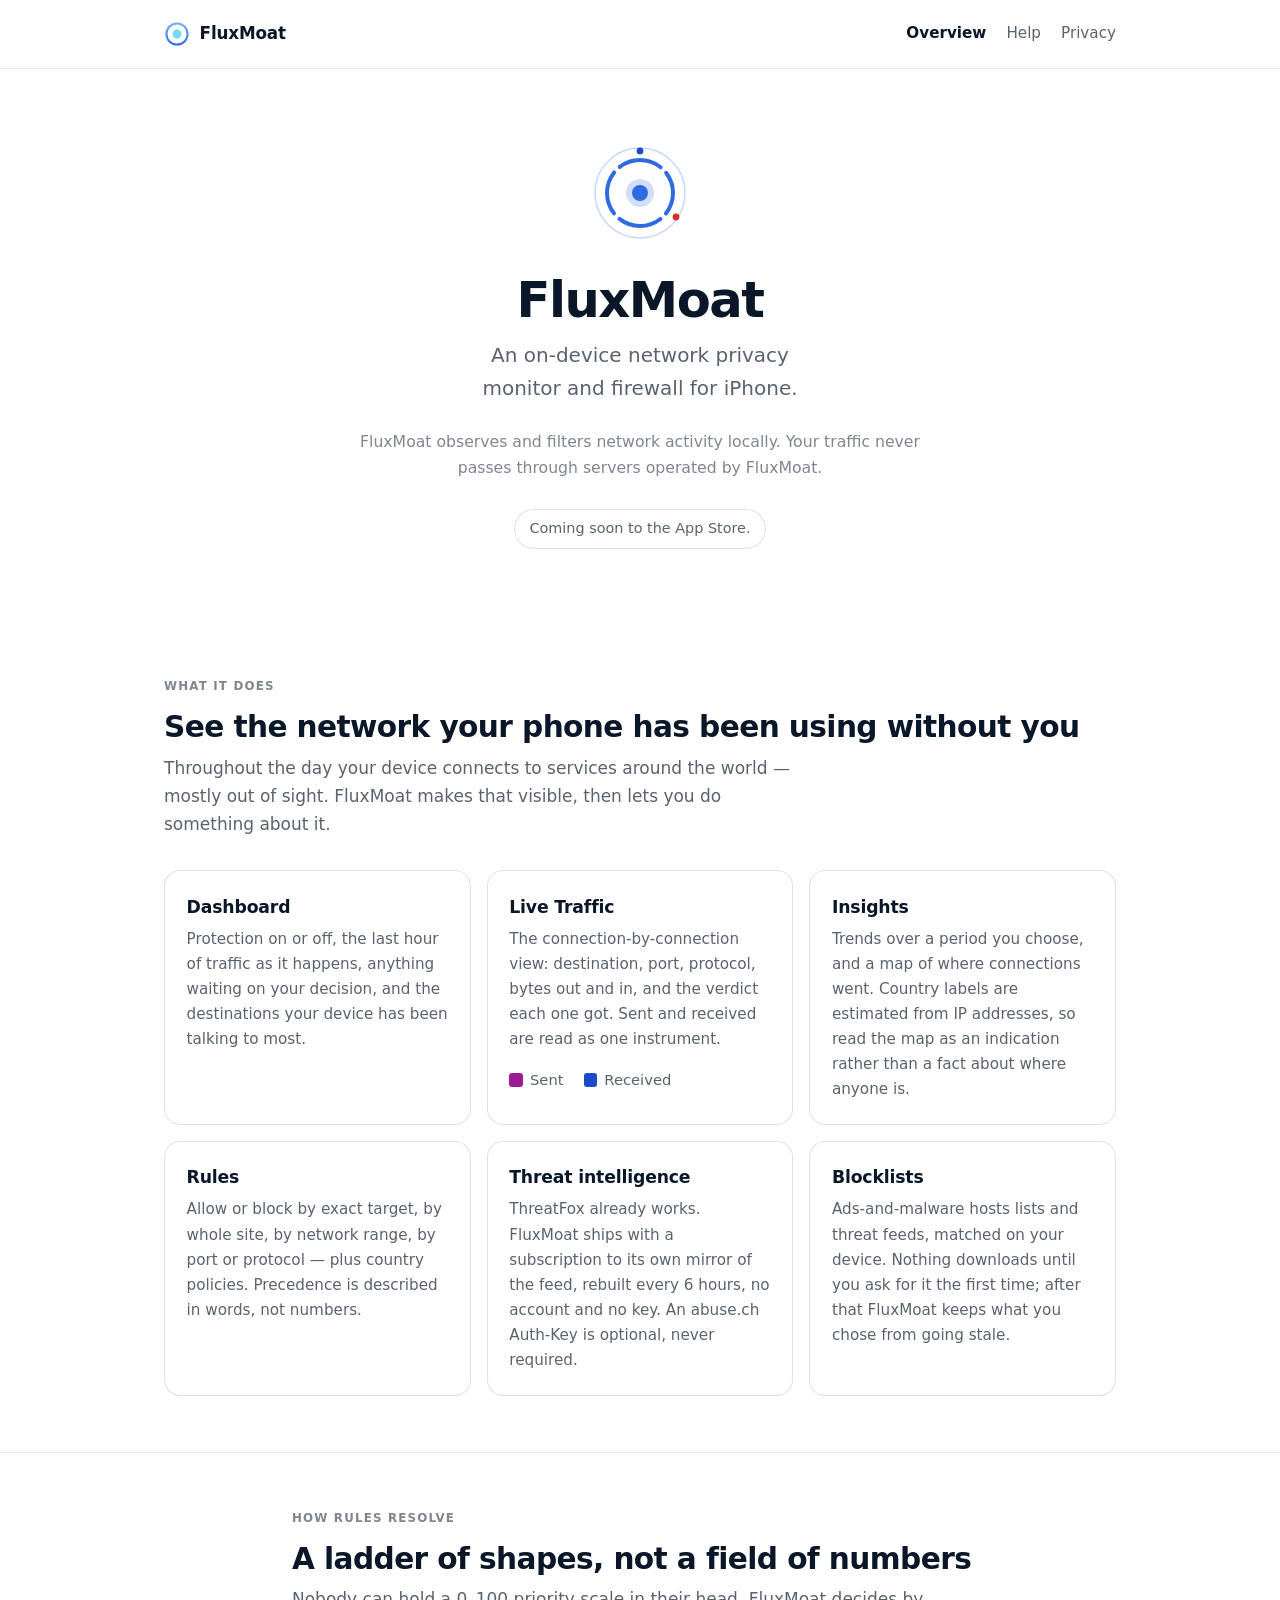
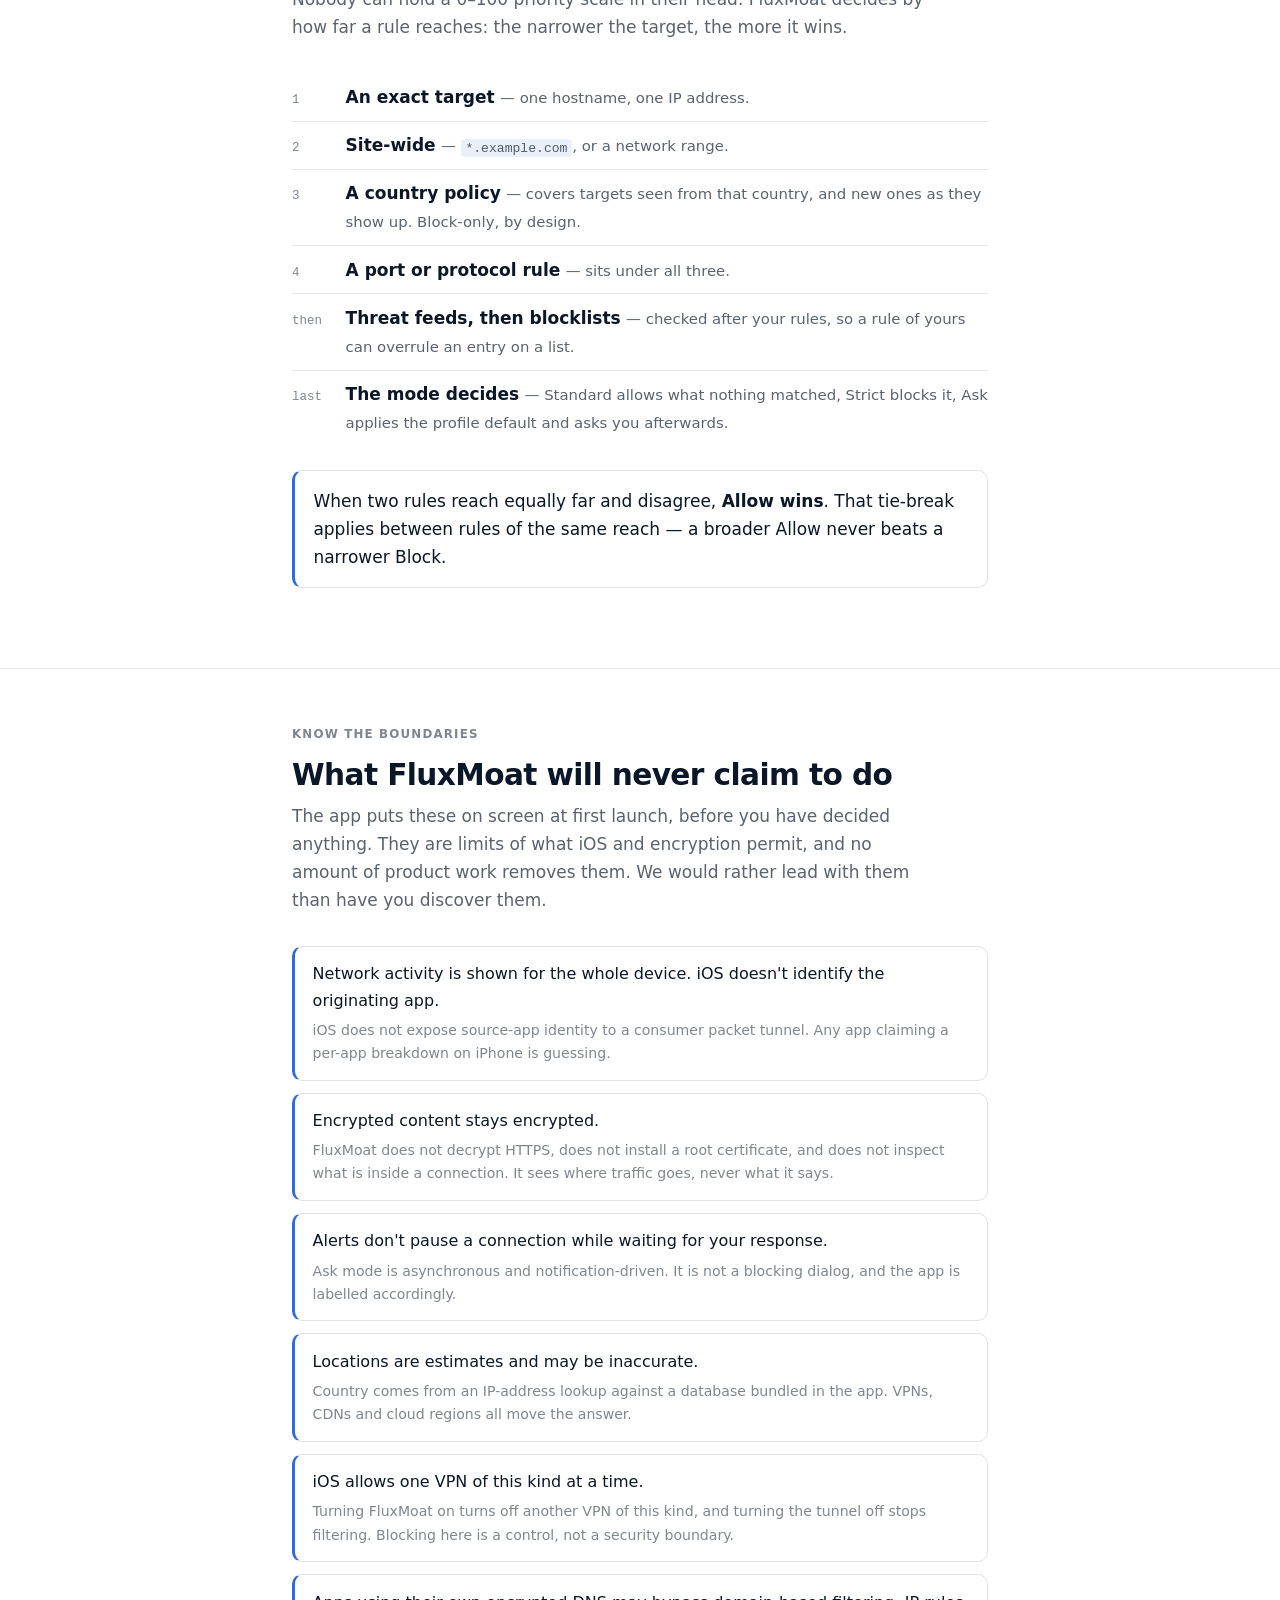
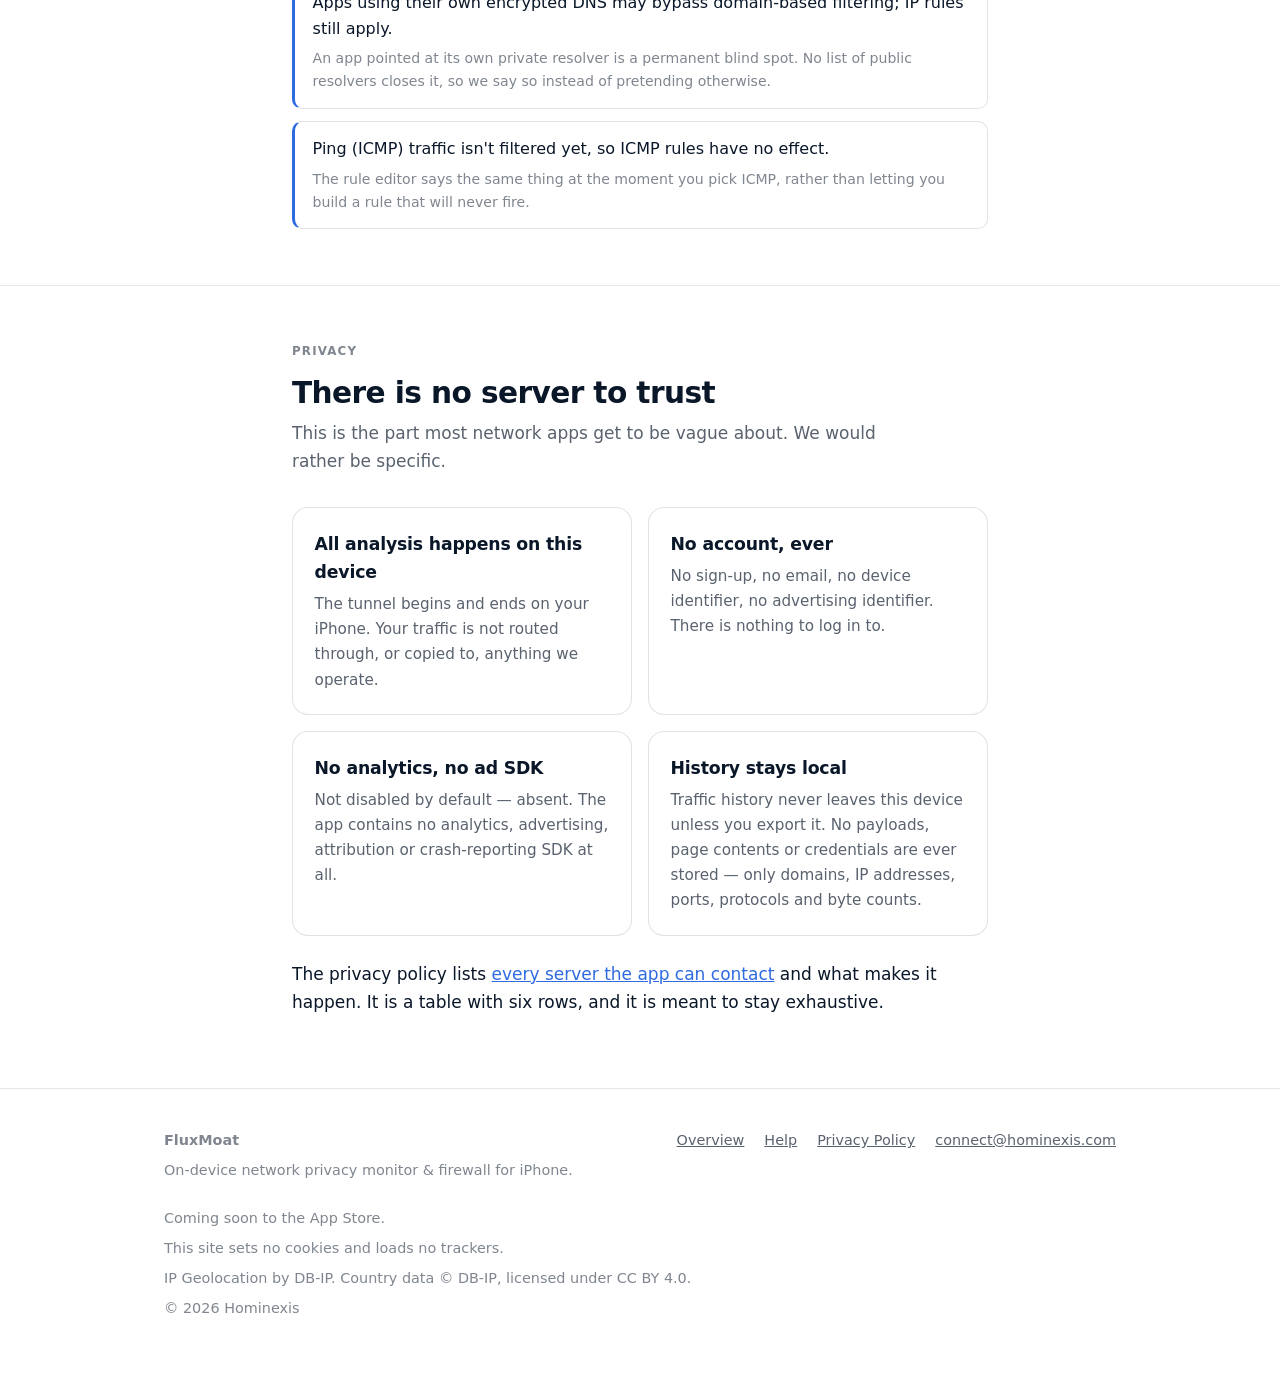
==== index.html @ db607849 "建站：首页、隐私政策、帮助页 纯静态四页加一份共享 CSS，颜色直接照搬 App 的 DesignSystem，红只留给 blocked、威胁用紫罗兰、收发用粉紫和蓝。  隐私政策按代码实况写的，端点" ====
<!doctype html>
<html lang="en">
<head>
<meta charset="utf-8">
<meta name="viewport" content="width=device-width, initial-scale=1">
<title>FluxMoat — on-device network privacy monitor &amp; firewall for iPhone</title>
<meta name="description" content="FluxMoat observes and filters network activity locally on your iPhone. Your traffic never passes through servers operated by FluxMoat. No accounts, no analytics, no data collection.">
<link rel="stylesheet" href="assets/site.css">
<link rel="icon" href="data:image/svg+xml,%3Csvg xmlns='http://www.w3.org/2000/svg' viewBox='0 0 32 32'%3E%3Ccircle cx='16' cy='16' r='13' fill='none' stroke='%232E6BE0' stroke-width='3'/%3E%3Ccircle cx='16' cy='16' r='5.5' fill='%2373D9FF'/%3E%3C/svg%3E">
</head>
<body>

<a class="skip" href="#main">Skip to content</a>

<header class="site-head">
  <div class="wrap-wide">
    <a class="brand" href="index.html">
      <svg width="26" height="26" viewBox="0 0 32 32" aria-hidden="true">
        <defs>
          <linearGradient id="hg" x1="0" y1="0" x2="0" y2="1">
            <stop offset="0" stop-color="#73ADFA"/><stop offset="1" stop-color="#2E6BE0"/>
          </linearGradient>
        </defs>
        <circle cx="16" cy="16" r="13" fill="none" stroke="url(#hg)" stroke-width="2.5"/>
        <circle cx="16" cy="16" r="5.5" fill="#73D9FF"/>
      </svg>
      FluxMoat
    </a>
    <nav class="nav">
      <a href="index.html" aria-current="page">Overview</a>
      <a href="help.html">Help</a>
      <a href="privacy.html">Privacy</a>
    </nav>
  </div>
</header>

<main id="main">

  <!-- ---------------- hero ---------------- -->
  <div class="hero">
    <div class="wrap">
      <svg class="mark" width="104" height="104" viewBox="0 0 104 104" role="img" aria-label="FluxMoat">
        <title>FluxMoat</title>
        <!-- the outer bank -->
        <circle cx="52" cy="52" r="45" fill="none" stroke="var(--accent)" stroke-width="1.5" opacity=".26"/>
        <!-- the moat: a ring with four causeways -->
        <circle cx="52" cy="52" r="33" fill="none" stroke="var(--accent)" stroke-width="4"
                stroke-dasharray="44 7.83" stroke-dashoffset="22" stroke-linecap="round"/>
        <!-- what the moat is around: this device -->
        <circle cx="52" cy="52" r="14" fill="var(--accent)" opacity=".22"/>
        <circle cx="52" cy="52" r="8" fill="var(--accent)"/>
        <!-- traffic that got through, and traffic that did not -->
        <circle cx="52" cy="10" r="3.4" fill="var(--received)"/>
        <circle cx="88" cy="76" r="3.4" fill="var(--blocked)"/>
      </svg>

      <h1>FluxMoat</h1>
      <p class="tagline">An on-device network privacy monitor and firewall for iPhone.</p>
      <p class="sub">FluxMoat observes and filters network activity locally. Your traffic never
      passes through servers operated by FluxMoat.</p>
      <p><span class="soon">Coming soon to the App Store.</span></p>
    </div>
  </div>

  <!-- ---------------- features ---------------- -->
  <section>
    <div class="wrap-wide">
      <p class="eyebrow">What it does</p>
      <h2>See the network your phone has been using without you</h2>
      <p class="lede">Throughout the day your device connects to services around the world —
      mostly out of sight. FluxMoat makes that visible, then lets you do something about it.</p>

      <ul class="cards">
        <li class="card">
          <h3>Dashboard</h3>
          <p>Protection on or off, the last hour of traffic as it happens, anything waiting on
          your decision, and the destinations your device has been talking to most.</p>
        </li>
        <li class="card">
          <h3>Live Traffic</h3>
          <p>The connection-by-connection view: destination, port, protocol, bytes out and in,
          and the verdict each one got. Sent and received are read as one instrument.</p>
          <ul class="legend">
            <li><span class="swatch sw-sent"></span>Sent</li>
            <li><span class="swatch sw-received"></span>Received</li>
          </ul>
        </li>
        <li class="card">
          <h3>Insights</h3>
          <p>Trends over a period you choose, and a map of where connections went. Country
          labels are estimated from IP addresses, so read the map as an indication rather
          than a fact about where anyone is.</p>
        </li>
        <li class="card">
          <h3>Rules</h3>
          <p>Allow or block by exact target, by whole site, by network range, by port or
          protocol — plus country policies. Precedence is described in words, not numbers.</p>
        </li>
        <li class="card">
          <h3>Threat intelligence</h3>
          <p>ThreatFox already works. FluxMoat ships with a subscription to its own mirror of
          the feed, rebuilt every 6 hours, no account and no key. An abuse.ch Auth-Key is
          optional, never required.</p>
        </li>
        <li class="card">
          <h3>Blocklists</h3>
          <p>Ads-and-malware hosts lists and threat feeds, matched on your device. Nothing
          downloads until you ask for it the first time; after that FluxMoat keeps what you
          chose from going stale.</p>
        </li>
      </ul>
    </div>
  </section>

  <!-- ---------------- the ladder ---------------- -->
  <section>
    <div class="wrap">
      <p class="eyebrow">How rules resolve</p>
      <h2>A ladder of shapes, not a field of numbers</h2>
      <p class="lede">Nobody can hold a 0&ndash;100 priority scale in their head. FluxMoat
      decides by how far a rule reaches: the narrower the target, the more it wins.</p>

      <ol class="ladder">
        <li>
          <span class="step">1</span>
          <span><span class="what">An exact target</span>
          <span class="note">— one hostname, one IP address.</span></span>
        </li>
        <li>
          <span class="step">2</span>
          <span><span class="what">Site-wide</span>
          <span class="note">— <code>*.example.com</code>, or a network range.</span></span>
        </li>
        <li>
          <span class="step">3</span>
          <span><span class="what">A country policy</span>
          <span class="note">— covers targets seen from that country, and new ones as they show up. Block-only, by design.</span></span>
        </li>
        <li>
          <span class="step">4</span>
          <span><span class="what">A port or protocol rule</span>
          <span class="note">— sits under all three.</span></span>
        </li>
        <li>
          <span class="step">then</span>
          <span><span class="what">Threat feeds, then blocklists</span>
          <span class="note">— checked after your rules, so a rule of yours can overrule an entry on a list.</span></span>
        </li>
        <li>
          <span class="step">last</span>
          <span><span class="what">The mode decides</span>
          <span class="note">— Standard allows what nothing matched, Strict blocks it, Ask applies the profile default and asks you afterwards.</span></span>
        </li>
      </ol>

      <div class="callout plain">
        <p>When two rules reach equally far and disagree, <strong>Allow wins</strong>. That tie-break
        applies between rules of the same reach — a broader Allow never beats a narrower Block.</p>
      </div>
    </div>
  </section>

  <!-- ---------------- honesty ---------------- -->
  <section>
    <div class="wrap">
      <p class="eyebrow">Know the boundaries</p>
      <h2>What FluxMoat will never claim to do</h2>
      <p class="lede">The app puts these on screen at first launch, before you have decided
      anything. They are limits of what iOS and encryption permit, and no amount of product
      work removes them. We would rather lead with them than have you discover them.</p>

      <ul class="honesty">
        <li>Network activity is shown for the whole device. iOS doesn't identify the originating app.
          <span class="why">iOS does not expose source-app identity to a consumer packet tunnel. Any app claiming a per-app breakdown on iPhone is guessing.</span></li>
        <li>Encrypted content stays encrypted.
          <span class="why">FluxMoat does not decrypt HTTPS, does not install a root certificate, and does not inspect what is inside a connection. It sees where traffic goes, never what it says.</span></li>
        <li>Alerts don't pause a connection while waiting for your response.
          <span class="why">Ask mode is asynchronous and notification-driven. It is not a blocking dialog, and the app is labelled accordingly.</span></li>
        <li>Locations are estimates and may be inaccurate.
          <span class="why">Country comes from an IP-address lookup against a database bundled in the app. VPNs, CDNs and cloud regions all move the answer.</span></li>
        <li>iOS allows one VPN of this kind at a time.
          <span class="why">Turning FluxMoat on turns off another VPN of this kind, and turning the tunnel off stops filtering. Blocking here is a control, not a security boundary.</span></li>
        <li>Apps using their own encrypted DNS may bypass domain-based filtering; IP rules still apply.
          <span class="why">An app pointed at its own private resolver is a permanent blind spot. No list of public resolvers closes it, so we say so instead of pretending otherwise.</span></li>
        <li>Ping (ICMP) traffic isn't filtered yet, so ICMP rules have no effect.
          <span class="why">The rule editor says the same thing at the moment you pick ICMP, rather than letting you build a rule that will never fire.</span></li>
      </ul>
    </div>
  </section>

  <!-- ---------------- privacy ---------------- -->
  <section>
    <div class="wrap">
      <p class="eyebrow">Privacy</p>
      <h2>There is no server to trust</h2>
      <p class="lede">This is the part most network apps get to be vague about. We would rather
      be specific.</p>

      <ul class="cards">
        <li class="card">
          <h3>All analysis happens on this device</h3>
          <p>The tunnel begins and ends on your iPhone. Your traffic is not routed through, or
          copied to, anything we operate.</p>
        </li>
        <li class="card">
          <h3>No account, ever</h3>
          <p>No sign-up, no email, no device identifier, no advertising identifier. There is
          nothing to log in to.</p>
        </li>
        <li class="card">
          <h3>No analytics, no ad SDK</h3>
          <p>Not disabled by default — absent. The app contains no analytics, advertising,
          attribution or crash-reporting SDK at all.</p>
        </li>
        <li class="card">
          <h3>History stays local</h3>
          <p>Traffic history never leaves this device unless you export it. No payloads, page
          contents or credentials are ever stored — only domains, IP addresses, ports,
          protocols and byte counts.</p>
        </li>
      </ul>

      <p style="margin-top:1.5rem">The privacy policy lists <a href="privacy.html#endpoints">every
      server the app can contact</a> and what makes it happen. It is a table with six rows, and
      it is meant to stay exhaustive.</p>
    </div>
  </section>

</main>

<footer class="site-foot">
  <div class="wrap-wide">
    <div class="cols">
      <div>
        <p class="fine"><strong>FluxMoat</strong></p>
        <p class="fine">On-device network privacy monitor &amp; firewall for iPhone.</p>
      </div>
      <div class="links">
        <a href="index.html">Overview</a>
        <a href="help.html">Help</a>
        <a href="privacy.html">Privacy Policy</a>
        <a href="mailto:connect@hominexis.com">connect@hominexis.com</a>
      </div>
    </div>
    <p class="fine">Coming soon to the App Store.</p>
    <p class="fine no-track">This site sets no cookies and loads no trackers.</p>
    <p class="fine">IP Geolocation by DB-IP. Country data &copy; DB-IP, licensed under CC BY 4.0.</p>
    <p class="fine">&copy; 2026 Hominexis</p>
  </div>
</footer>

</body>
</html>
---- assets/site.css ----
/* FluxMoat site styles.
   Colours are lifted from the app's own DesignSystem so the site and the
   product read as one thing:
     BrandPalette.swift      surfaceTop/surfaceBottom, blueLight/blueDeep, threat
     TrafficTotals.swift     sent / received (ink, flips with scheme)
     RulesView.swift         blockFill #D32F2F, allowFill #15803D (the AA-safe pair)
   House rule carried over from the app: red is a verdict. It means BLOCKED and
   nothing else. Threat blocks get the violet. Ordinary traffic gets pink/blue.
   Never paint anything else red here. */

:root {
  color-scheme: light dark;

  /* Light is the fallback definition; dark overrides below. */
  --bg: #ffffff;
  --bg-elev: #f6f8fc;
  --surface: #ffffff;
  --card: #ffffff;
  --card-border: rgba(10, 23, 41, 0.12);
  --text: #0a1729;
  --text-dim: rgba(10, 23, 41, 0.68);
  --text-faint: rgba(10, 23, 41, 0.52);
  --rule: rgba(10, 23, 41, 0.10);

  --accent: #2e6be0;         /* BrandPalette.blueDeep */
  --accent-soft: rgba(46, 107, 224, 0.10);
  --threat: #8c38eb;         /* BrandPalette.threat, light value */
  --threat-soft: rgba(140, 56, 235, 0.12);
  --sent: #9e1a94;           /* TrafficPalette.sent, light ink */
  --received: #1a4cc7;       /* TrafficPalette.received, light ink */
  --blocked: #d32f2f;        /* RulesView.blockFill — BLOCKED ONLY */
  --blocked-soft: rgba(211, 47, 47, 0.10);
  --allowed: #15803d;        /* RulesView.allowFill */
  --allowed-soft: rgba(21, 128, 61, 0.10);

  --shadow: 0 1px 2px rgba(10, 23, 41, 0.06), 0 8px 24px rgba(10, 23, 41, 0.06);
  --radius: 16px;
  --radius-sm: 10px;
  --maxw: 46rem;
  --maxw-wide: 62rem;

  --font: -apple-system, BlinkMacSystemFont, "SF Pro Text", "Segoe UI",
          system-ui, Roboto, "Helvetica Neue", Arial, sans-serif;
  --mono: ui-monospace, SFMono-Regular, "SF Mono", Menlo, Consolas,
          "Liberation Mono", monospace;
}

@media (prefers-color-scheme: dark) {
  :root {
    --bg: #0a1729;           /* BrandPalette.surfaceTop */
    --bg-elev: #1a2147;      /* BrandPalette.surfaceBottom */
    --surface: rgba(255, 255, 255, 0.045);
    --card: rgba(255, 255, 255, 0.07);   /* BrandPalette.cardFill */
    --card-border: rgba(255, 255, 255, 0.10); /* BrandPalette.separator */
    --text: rgba(255, 255, 255, 0.94);   /* BrandPalette.textPrimary */
    --text-dim: rgba(255, 255, 255, 0.72);
    --text-faint: rgba(255, 255, 255, 0.62); /* BrandPalette.textSecondary */
    --rule: rgba(255, 255, 255, 0.10);

    --accent: #73adfa;       /* BrandPalette.blueLight */
    --accent-soft: rgba(115, 173, 250, 0.14);
    --threat: #c78aff;       /* BrandPalette.threat, dark value */
    --threat-soft: rgba(199, 138, 255, 0.18);
    --sent: #f299ed;         /* TrafficPalette.sent, dark ink */
    --received: #85bdff;     /* TrafficPalette.received, dark ink */
    --blocked: #ff6b6b;      /* lifted for legibility on the night surface */
    --blocked-soft: rgba(255, 107, 107, 0.15);
    --allowed: #30d159;      /* TrafficPalette.allowedFill */
    --allowed-soft: rgba(48, 209, 89, 0.15);

    --shadow: 0 1px 2px rgba(0, 0, 0, 0.4), 0 12px 32px rgba(0, 0, 0, 0.32);
  }
}

* { box-sizing: border-box; }

html { -webkit-text-size-adjust: 100%; }

body {
  margin: 0;
  font-family: var(--font);
  font-size: 17px;
  line-height: 1.65;
  color: var(--text);
  background: var(--bg);
  -webkit-font-smoothing: antialiased;
}

@media (prefers-color-scheme: dark) {
  body {
    /* The app's night gradient, top to bottom. */
    background: linear-gradient(180deg, #0a1729 0%, #1a2147 100%);
    background-attachment: fixed;
  }
}

/* ---------- layout ---------- */

.wrap { width: 100%; max-width: var(--maxw); margin: 0 auto; padding: 0 1.25rem; }
.wrap-wide { width: 100%; max-width: var(--maxw-wide); margin: 0 auto; padding: 0 1.25rem; }

section { padding: 3.5rem 0; }
section + section { border-top: 1px solid var(--rule); }

/* ---------- header ---------- */

.site-head {
  padding: 1.25rem 0;
  border-bottom: 1px solid var(--rule);
}
.site-head .wrap-wide {
  display: flex;
  align-items: center;
  justify-content: space-between;
  gap: 1rem;
  flex-wrap: wrap;
}
.brand {
  display: inline-flex;
  align-items: center;
  gap: .6rem;
  text-decoration: none;
  color: var(--text);
  font-weight: 600;
  letter-spacing: -.01em;
  font-size: 1.05rem;
}
.brand svg { display: block; flex: none; }
.nav { display: flex; gap: 1.25rem; align-items: center; flex-wrap: wrap; }
.nav a {
  color: var(--text-dim);
  text-decoration: none;
  font-size: .95rem;
}
.nav a:hover, .nav a:focus-visible { color: var(--accent); text-decoration: underline; }
.nav a[aria-current="page"] { color: var(--text); font-weight: 600; }

/* ---------- hero ---------- */

.hero { padding: 4.5rem 0 3.5rem; text-align: center; }
.hero .mark { margin: 0 auto 1.75rem; display: block; }
.hero h1 {
  margin: 0 0 .75rem;
  font-size: clamp(2.1rem, 7vw, 3.1rem);
  line-height: 1.1;
  letter-spacing: -.03em;
  font-weight: 700;
}
.hero .tagline {
  margin: 0 auto;
  max-width: 34rem;
  font-size: clamp(1.05rem, 3.4vw, 1.25rem);
  color: var(--text-dim);
  text-wrap: balance;
}
.hero .sub {
  margin: 1.5rem auto 0;
  max-width: 36rem;
  color: var(--text-faint);
  font-size: .98rem;
}

/* ---------- headings ---------- */

h2 {
  font-size: clamp(1.4rem, 4.5vw, 1.85rem);
  line-height: 1.2;
  letter-spacing: -.02em;
  margin: 0 0 .5rem;
  font-weight: 700;
}
h3 {
  font-size: 1.08rem;
  margin: 0 0 .35rem;
  font-weight: 650;
  letter-spacing: -.01em;
}
.eyebrow {
  text-transform: uppercase;
  letter-spacing: .1em;
  font-size: .74rem;
  font-weight: 700;
  color: var(--text-faint);
  margin: 0 0 .85rem;
}
.lede { color: var(--text-dim); margin: 0 0 2rem; max-width: 40rem; }

p { margin: 0 0 1rem; }
a { color: var(--accent); }

/* ---------- feature cards ---------- */

.cards {
  display: grid;
  gap: 1rem;
  grid-template-columns: repeat(auto-fit, minmax(15.5rem, 1fr));
  margin: 0;
  padding: 0;
  list-style: none;
}
.card {
  background: var(--card);
  border: 1px solid var(--card-border);
  border-radius: var(--radius);
  padding: 1.35rem;
}
.card h3 { display: flex; align-items: center; gap: .5rem; }
.card p { margin: 0; color: var(--text-dim); font-size: .95rem; }
.card .tag {
  display: inline-block;
  font-size: .7rem;
  font-weight: 700;
  letter-spacing: .06em;
  text-transform: uppercase;
  padding: .12rem .45rem;
  border-radius: 5px;
  vertical-align: middle;
}
.tag-threat { color: var(--threat); background: var(--threat-soft); }
.tag-blocked { color: var(--blocked); background: var(--blocked-soft); }
.tag-allowed { color: var(--allowed); background: var(--allowed-soft); }

/* ---------- honesty list ---------- */

.honesty {
  list-style: none;
  margin: 0;
  padding: 0;
  display: grid;
  gap: .75rem;
}
.honesty li {
  background: var(--card);
  border: 1px solid var(--card-border);
  border-left: 3px solid var(--accent);
  border-radius: var(--radius-sm);
  padding: .9rem 1.1rem;
  color: var(--text);
  font-size: 1rem;
}
.honesty li .why {
  display: block;
  margin-top: .3rem;
  color: var(--text-faint);
  font-size: .88rem;
}

/* ---------- ladder ---------- */

.ladder { list-style: none; margin: 1rem 0 0; padding: 0; counter-reset: none; }
.ladder li {
  display: flex;
  gap: .75rem;
  align-items: baseline;
  padding: .6rem 0;
  border-bottom: 1px solid var(--rule);
}
.ladder li:last-child { border-bottom: 0; }
.ladder .step {
  flex: none;
  font-family: var(--mono);
  font-size: .78rem;
  color: var(--text-faint);
  min-width: 2.6rem;
}
.ladder .what { font-weight: 600; }
.ladder .note { color: var(--text-dim); font-size: .93rem; }

/* ---------- traffic legend (pink/blue pair) ---------- */

.legend { display: flex; gap: 1.25rem; flex-wrap: wrap; margin: 1rem 0 0; padding: 0; list-style: none; }
.legend li { display: flex; align-items: center; gap: .45rem; font-size: .92rem; color: var(--text-dim); }
.swatch { width: .85rem; height: .85rem; border-radius: 3px; display: inline-block; flex: none; }
.sw-sent { background: var(--sent); }
.sw-received { background: var(--received); }
.sw-threat { background: var(--threat); }
.sw-blocked { background: var(--blocked); }
.sw-allowed { background: var(--allowed); }

/* ---------- prose pages (privacy, help) ---------- */

.prose { padding: 3rem 0 4rem; }
.prose h1 {
  font-size: clamp(1.9rem, 6vw, 2.5rem);
  letter-spacing: -.025em;
  line-height: 1.15;
  margin: 0 0 .5rem;
}
.prose .meta { color: var(--text-faint); font-size: .9rem; margin: 0 0 2.5rem; }
.prose h2 { margin: 2.75rem 0 .75rem; font-size: 1.35rem; }
.prose h3 { margin: 1.75rem 0 .5rem; }
.prose ul, .prose ol { padding-left: 1.25rem; margin: 0 0 1rem; }
.prose li { margin-bottom: .5rem; }
.prose strong { font-weight: 650; }

.callout {
  background: var(--card);
  border: 1px solid var(--card-border);
  border-radius: var(--radius-sm);
  padding: 1rem 1.15rem;
  margin: 1.5rem 0;
}
.callout p:last-child { margin-bottom: 0; }
.callout.plain { border-left: 3px solid var(--accent); }

/* endpoint table */
.table-scroll { overflow-x: auto; margin: 1.25rem 0; -webkit-overflow-scrolling: touch; }
table { border-collapse: collapse; width: 100%; font-size: .92rem; min-width: 34rem; }
th, td { text-align: left; padding: .65rem .75rem; border-bottom: 1px solid var(--rule); vertical-align: top; }
th { font-weight: 650; color: var(--text); white-space: nowrap; }
td code { font-size: .85em; }
code {
  font-family: var(--mono);
  font-size: .88em;
  background: var(--accent-soft);
  color: inherit;
  padding: .1rem .3rem;
  border-radius: 4px;
  word-break: break-word;
}

/* FAQ */
.faq { margin: 0; }
.faq details {
  border-bottom: 1px solid var(--rule);
  padding: .35rem 0;
}
.faq summary {
  cursor: pointer;
  font-weight: 600;
  padding: .85rem 0;
  list-style: none;
  display: flex;
  align-items: flex-start;
  gap: .6rem;
}
.faq summary::-webkit-details-marker { display: none; }
.faq summary::before {
  content: "+";
  font-family: var(--mono);
  color: var(--accent);
  font-weight: 700;
  flex: none;
  line-height: 1.5;
}
.faq details[open] summary::before { content: "\2212"; }
.faq .answer { padding: 0 0 1rem 1.35rem; color: var(--text-dim); }
.faq .answer p:last-child { margin-bottom: 0; }

/* ---------- footer ---------- */

.site-foot {
  border-top: 1px solid var(--rule);
  padding: 2.5rem 0 3.5rem;
  color: var(--text-faint);
  font-size: .9rem;
}
.site-foot .cols {
  display: flex;
  flex-wrap: wrap;
  gap: 1rem 2.5rem;
  justify-content: space-between;
  margin-bottom: 1.5rem;
}
.site-foot a { color: var(--text-dim); }
.site-foot a:hover { color: var(--accent); }
.site-foot .links { display: flex; gap: 1.25rem; flex-wrap: wrap; }
.site-foot .fine { margin: 0; }
.site-foot .fine + .fine { margin-top: .4rem; }
.no-track { color: var(--text-faint); }

/* ---------- misc ---------- */

.center { text-align: center; }
.soon {
  display: inline-block;
  margin-top: 1.75rem;
  padding: .45rem .9rem;
  border: 1px solid var(--card-border);
  border-radius: 999px;
  background: var(--card);
  color: var(--text-dim);
  font-size: .9rem;
}

.skip {
  position: absolute;
  left: -9999px;
  top: 0;
  background: var(--bg);
  color: var(--text);
  padding: .75rem 1rem;
  z-index: 10;
}
.skip:focus { left: .5rem; top: .5rem; }

:focus-visible { outline: 2px solid var(--accent); outline-offset: 2px; border-radius: 3px; }

@media (max-width: 34rem) {
  body { font-size: 16px; }
  section { padding: 2.75rem 0; }
  .hero { padding: 3rem 0 2.5rem; }
}

@media (prefers-reduced-motion: reduce) {
  * { animation: none !important; transition: none !important; }
}
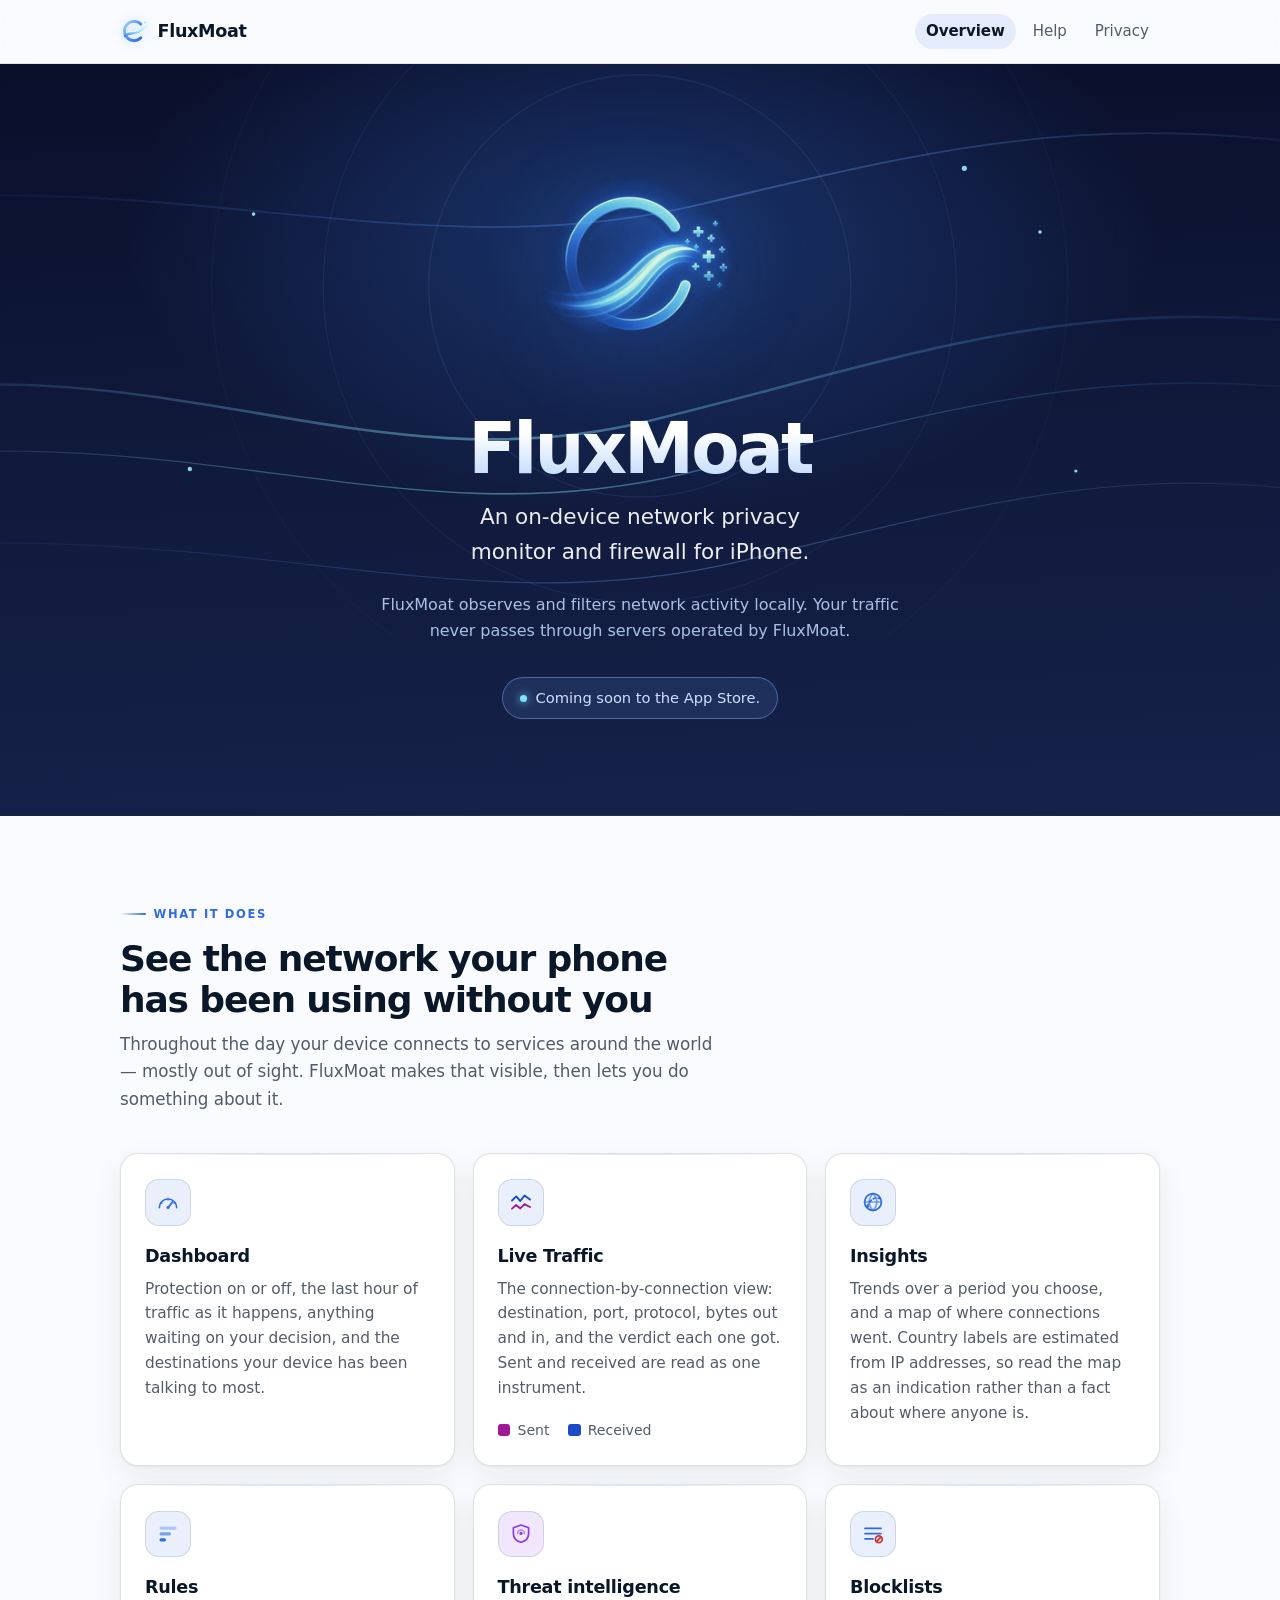
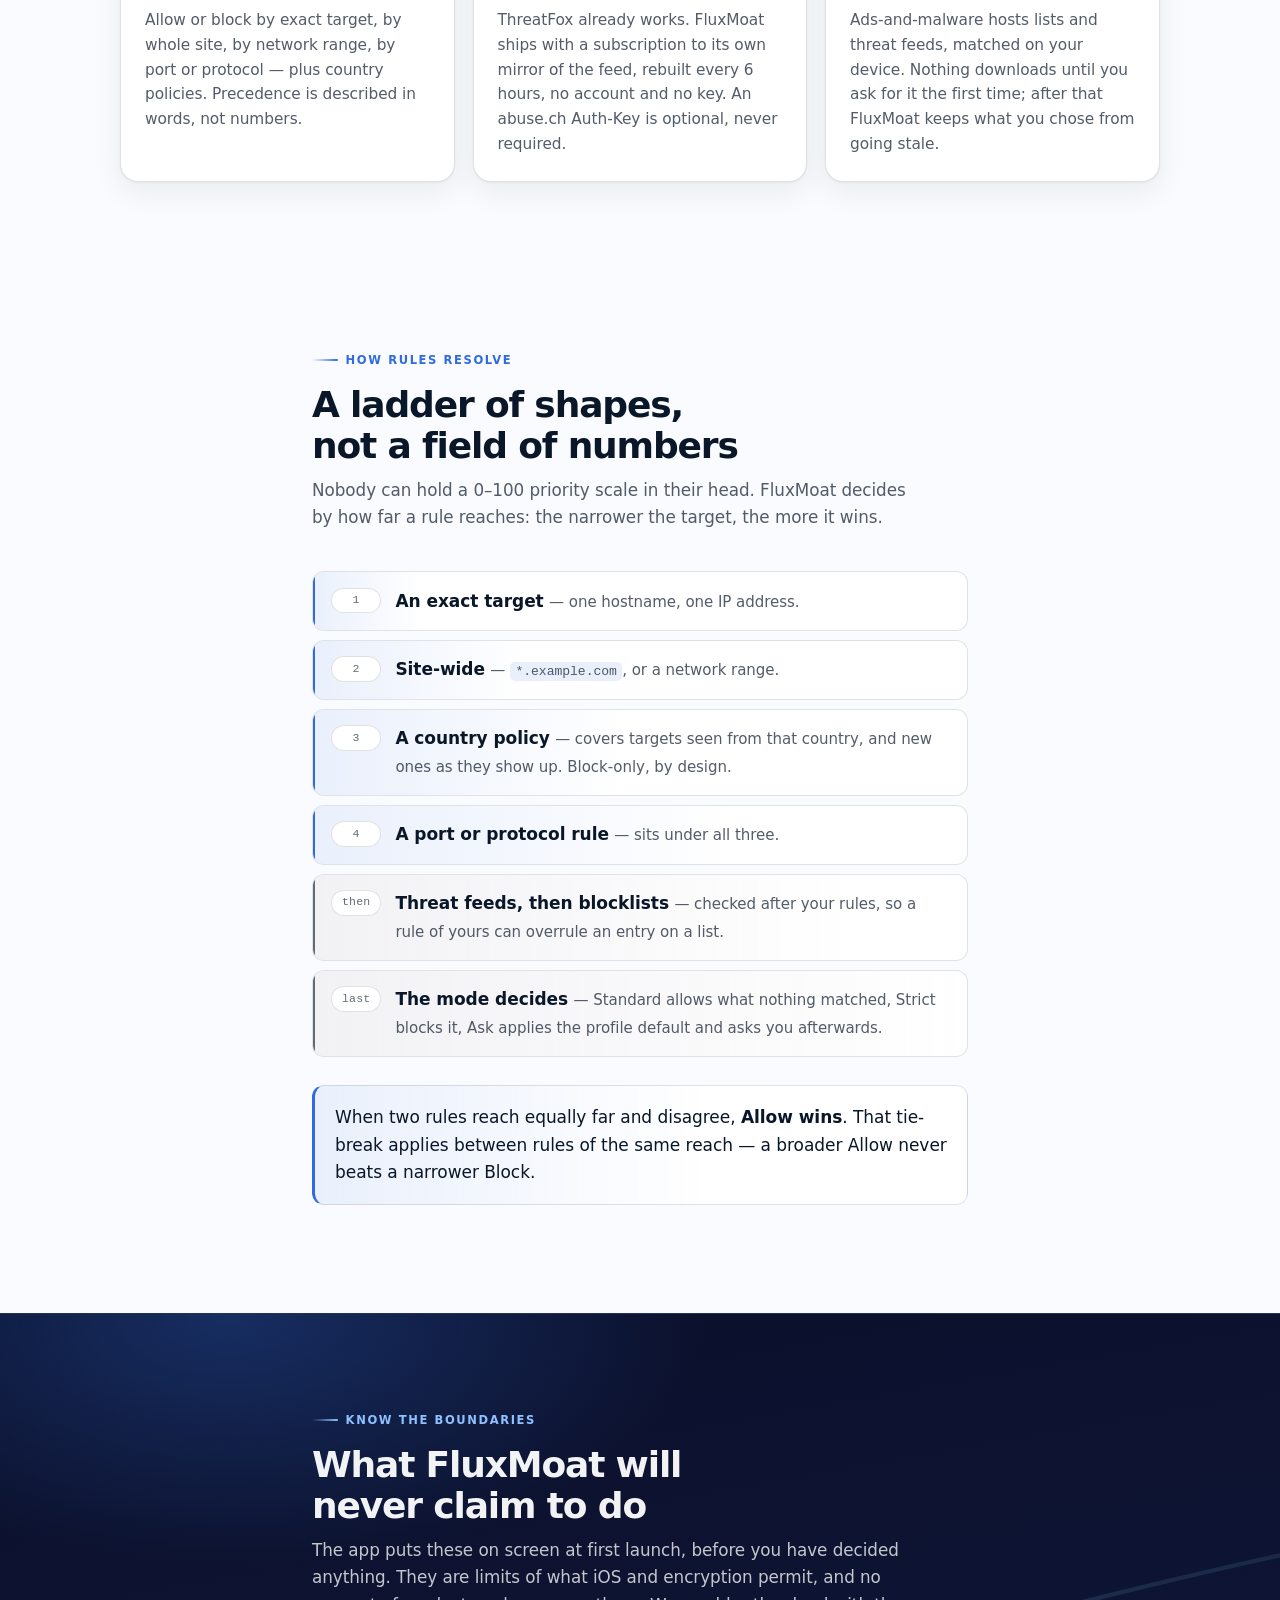
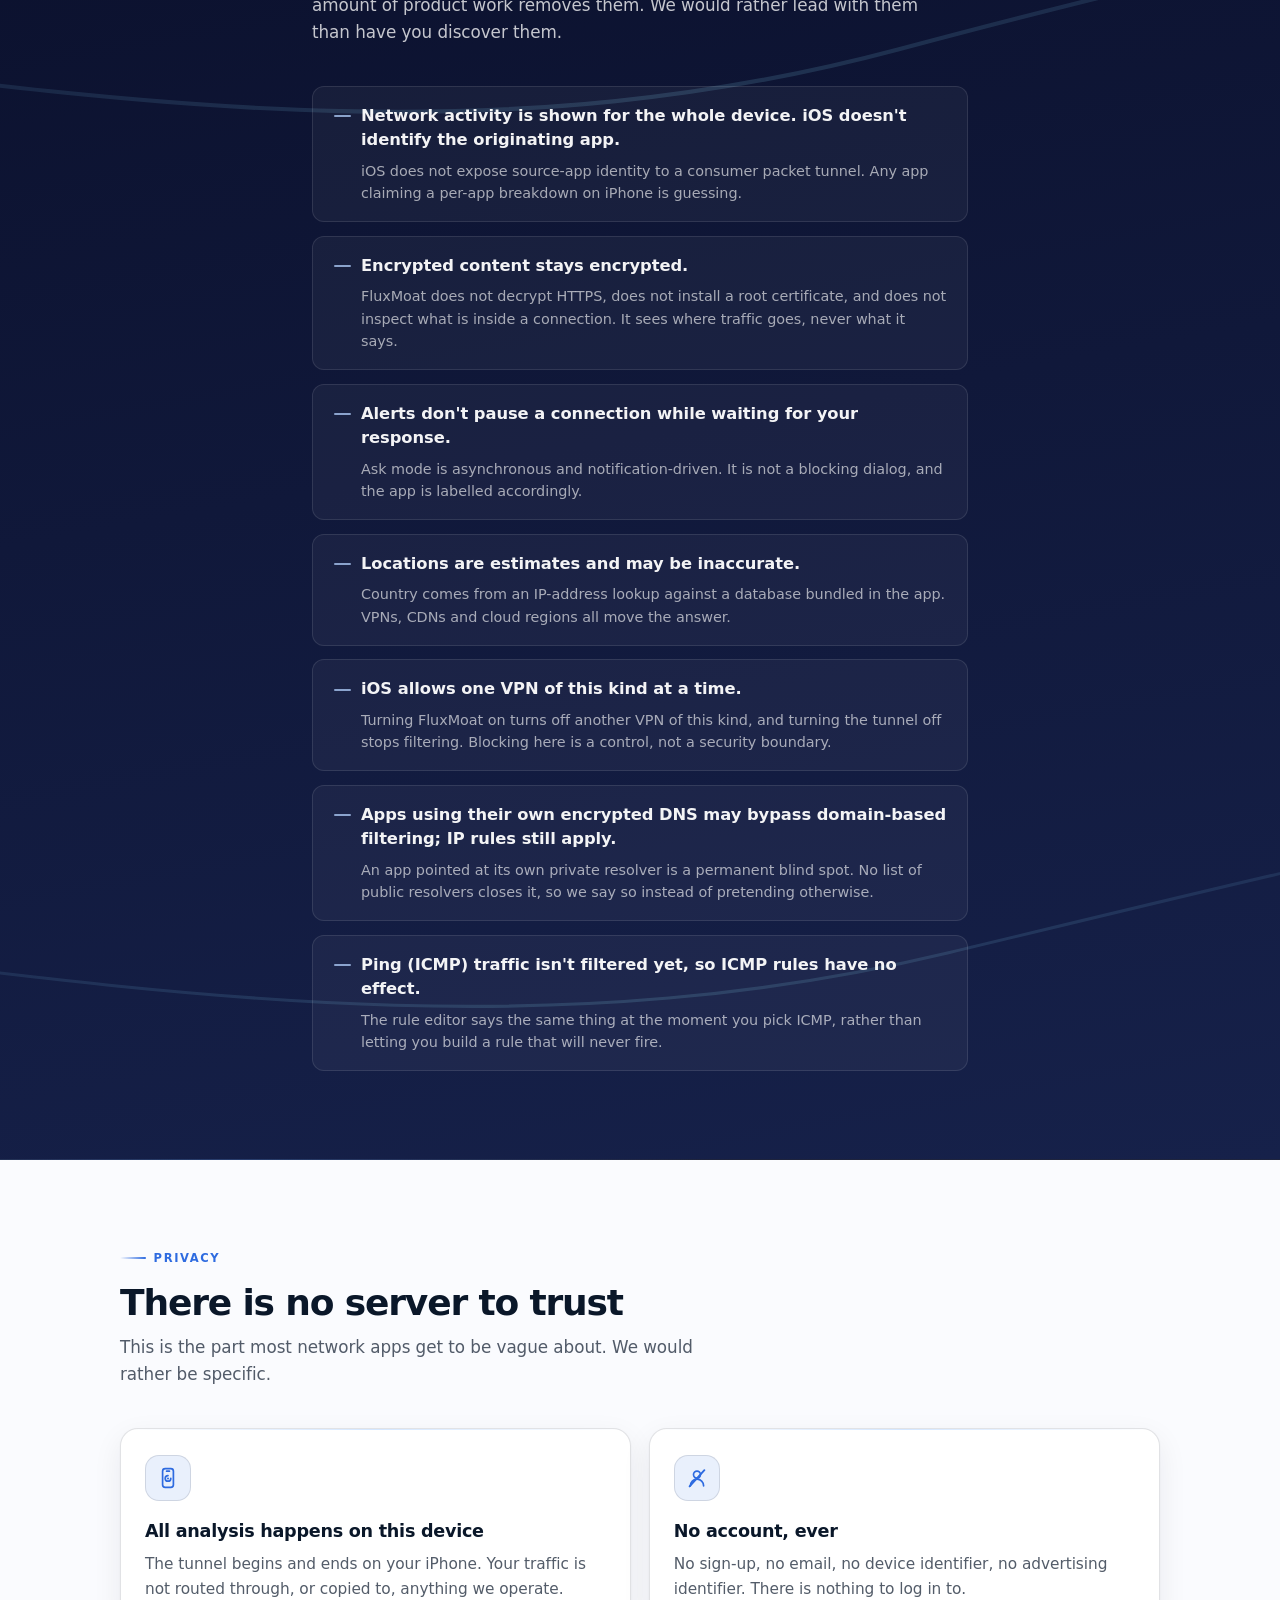
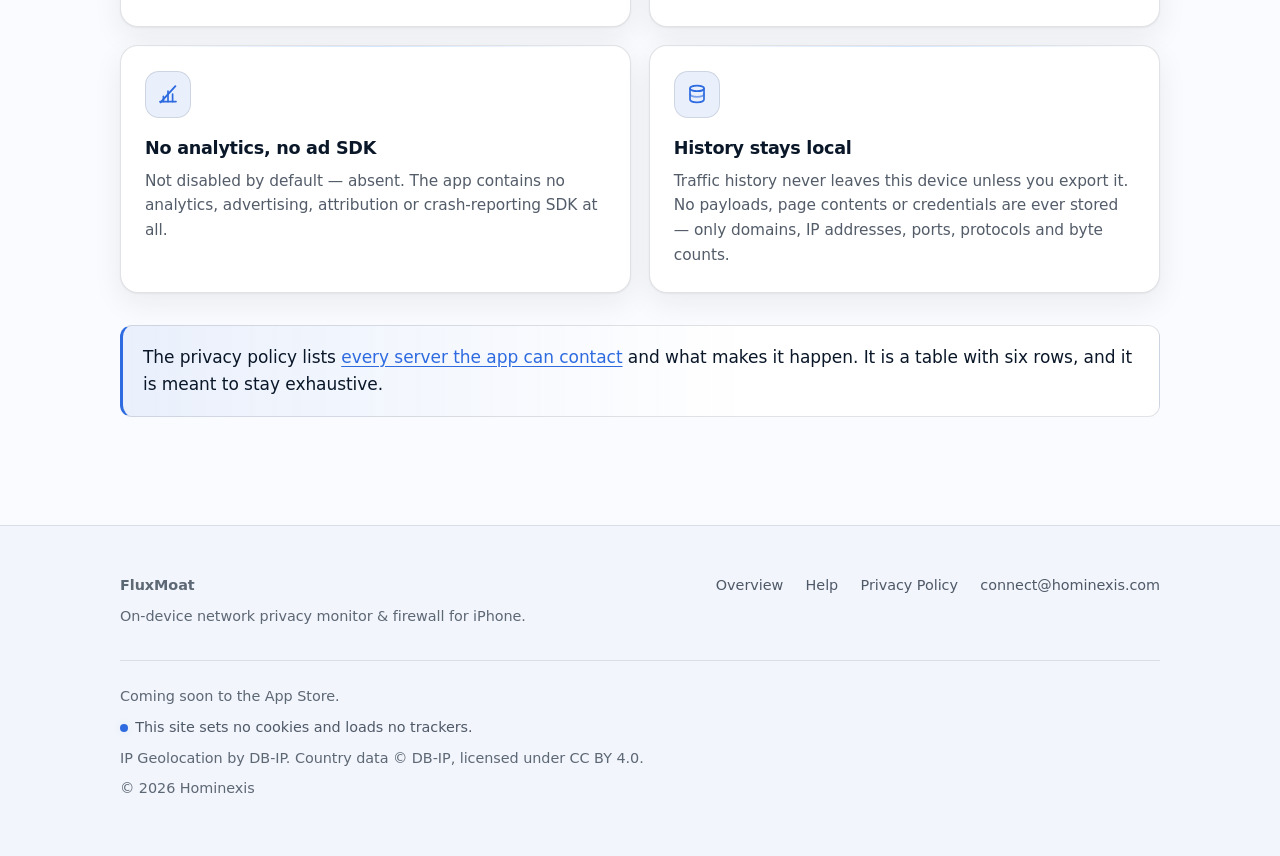
==== commit 0dd88ed6: "官网换新装：logo 上首页，深海军蓝夜色一套到底 文案一个字没改（改版前后抽纯文本比对过），换的是包装：  - hero 换成官方 logo 大图 + 自绘的流动弧线、发光和星点 - 功能区改卡片，" ====
--- a/index.html
+++ b/index.html
@@ -5,25 +5,63 @@
 <meta name="viewport" content="width=device-width, initial-scale=1">
 <title>FluxMoat — on-device network privacy monitor &amp; firewall for iPhone</title>
 <meta name="description" content="FluxMoat observes and filters network activity locally on your iPhone. Your traffic never passes through servers operated by FluxMoat. No accounts, no analytics, no data collection.">
+<link rel="canonical" href="https://fluxmoat.hominexis.com/">
+<meta name="theme-color" content="#0a0f2a">
+
+<link rel="preload" href="assets/fonts/Inter-Variable.woff2" as="font" type="font/woff2" crossorigin>
 <link rel="stylesheet" href="assets/site.css">
-<link rel="icon" href="data:image/svg+xml,%3Csvg xmlns='http://www.w3.org/2000/svg' viewBox='0 0 32 32'%3E%3Ccircle cx='16' cy='16' r='13' fill='none' stroke='%232E6BE0' stroke-width='3'/%3E%3Ccircle cx='16' cy='16' r='5.5' fill='%2373D9FF'/%3E%3C/svg%3E">
+
+<link rel="icon" href="assets/brand/favicon-32.png" sizes="32x32" type="image/png">
+<link rel="icon" href="assets/brand/favicon-48.png" sizes="48x48" type="image/png">
+<link rel="apple-touch-icon" href="assets/brand/apple-touch-icon.png">
+
+<meta property="og:type" content="website">
+<meta property="og:site_name" content="FluxMoat">
+<meta property="og:url" content="https://fluxmoat.hominexis.com/">
+<meta property="og:title" content="FluxMoat — on-device network privacy monitor &amp; firewall for iPhone">
+<meta property="og:description" content="FluxMoat observes and filters network activity locally on your iPhone. Your traffic never passes through servers operated by FluxMoat. No accounts, no analytics, no data collection.">
+<meta property="og:image" content="https://fluxmoat.hominexis.com/assets/brand/og.png">
+<meta property="og:image:width" content="1200">
+<meta property="og:image:height" content="630">
+<meta property="og:image:alt" content="FluxMoat">
+<meta name="twitter:card" content="summary_large_image">
+<meta name="twitter:title" content="FluxMoat — on-device network privacy monitor &amp; firewall for iPhone">
+<meta name="twitter:description" content="FluxMoat observes and filters network activity locally on your iPhone. Your traffic never passes through servers operated by FluxMoat. No accounts, no analytics, no data collection.">
+<meta name="twitter:image" content="https://fluxmoat.hominexis.com/assets/brand/og.png">
 </head>
 <body>
 
 <a class="skip" href="#main">Skip to content</a>
+
+<!-- The brand mark, drawn by hand from the logo: the open ring, the water
+     running through the gap, and the light that comes off it. -->
+<svg width="0" height="0" aria-hidden="true" focusable="false" style="position:absolute">
+  <defs>
+    <linearGradient id="fmRing" x1="0" y1="0" x2="1" y2="1">
+      <stop offset="0" stop-color="#A9D6FF"/>
+      <stop offset=".5" stop-color="#4B93F2"/>
+      <stop offset="1" stop-color="#2E6BE0"/>
+    </linearGradient>
+    <linearGradient id="fmWave" x1="0" y1="1" x2="1" y2="0">
+      <stop offset="0" stop-color="#3F86EE"/>
+      <stop offset=".55" stop-color="#8FE9FF"/>
+      <stop offset="1" stop-color="#E4F8FF"/>
+    </linearGradient>
+    <symbol id="fm-mark" viewBox="0 0 32 32">
+      <path d="M23.8 8.2A11 11 0 1 0 23.8 23.8" fill="none" stroke="url(#fmRing)"
+            stroke-width="3.2" stroke-linecap="round"/>
+      <path d="M5.4 21.8C11.4 15.4 18.4 23.2 29.2 10.6" fill="none" stroke="url(#fmWave)"
+            stroke-width="2.4" stroke-linecap="round"/>
+      <circle cx="28.6" cy="6.4" r="1.15" fill="#8FE9FF"/>
+      <circle cx="30.7" cy="10.2" r=".78" fill="#8FE9FF" opacity=".7"/>
+    </symbol>
+  </defs>
+</svg>
 
 <header class="site-head">
   <div class="wrap-wide">
     <a class="brand" href="index.html">
-      <svg width="26" height="26" viewBox="0 0 32 32" aria-hidden="true">
-        <defs>
-          <linearGradient id="hg" x1="0" y1="0" x2="0" y2="1">
-            <stop offset="0" stop-color="#73ADFA"/><stop offset="1" stop-color="#2E6BE0"/>
-          </linearGradient>
-        </defs>
-        <circle cx="16" cy="16" r="13" fill="none" stroke="url(#hg)" stroke-width="2.5"/>
-        <circle cx="16" cy="16" r="5.5" fill="#73D9FF"/>
-      </svg>
+      <svg class="ring" width="28" height="28" viewBox="0 0 32 32" aria-hidden="true"><use href="#fm-mark"/></svg>
       FluxMoat
     </a>
     <nav class="nav">
@@ -37,22 +75,55 @@
 <main id="main">
 
   <!-- ---------------- hero ---------------- -->
-  <div class="hero">
+  <div class="hero night">
+    <svg class="hero-flux" viewBox="0 0 1440 620" preserveAspectRatio="xMidYMid slice"
+         aria-hidden="true" focusable="false">
+      <defs>
+        <linearGradient id="fx1" x1="0" y1="0" x2="1" y2="0">
+          <stop offset="0" stop-color="#73ADFA" stop-opacity="0"/>
+          <stop offset=".42" stop-color="#8FE9FF" stop-opacity=".5"/>
+          <stop offset="1" stop-color="#2E6BE0" stop-opacity="0"/>
+        </linearGradient>
+        <linearGradient id="fx2" x1="0" y1="0" x2="1" y2="0">
+          <stop offset="0" stop-color="#2E6BE0" stop-opacity="0"/>
+          <stop offset=".55" stop-color="#73ADFA" stop-opacity=".38"/>
+          <stop offset="1" stop-color="#73ADFA" stop-opacity="0"/>
+        </linearGradient>
+      </defs>
+      <g fill="none" stroke="#7FB4F5" stroke-opacity=".11">
+        <circle cx="720" cy="268" r="212" stroke-width="1.4"/>
+        <circle cx="720" cy="268" r="318" stroke-width="1"/>
+        <circle cx="720" cy="268" r="430" stroke-width="1" stroke-opacity=".06"/>
+      </g>
+      <g class="drift" fill="none">
+        <path d="M-140 392C220 306 430 476 728 404S1200 250 1580 336"
+              stroke="url(#fx1)" stroke-width="2.6"/>
+        <path d="M-140 452C260 386 470 528 768 456S1240 322 1580 406"
+              stroke="url(#fx1)" stroke-width="1.4"/>
+      </g>
+      <g class="drift-slow" fill="none">
+        <path d="M-140 196C220 132 484 258 782 186S1226 84 1580 156"
+              stroke="url(#fx2)" stroke-width="1.8"/>
+        <path d="M-140 540C300 486 524 616 824 544S1266 428 1580 512"
+              stroke="url(#fx2)" stroke-width="1.2"/>
+      </g>
+      <g fill="#9FE6FF">
+        <circle class="twinkle" cx="1046" cy="150" r="2.6"/>
+        <circle class="twinkle-b" cx="1122" cy="214" r="1.8"/>
+        <circle class="twinkle" cx="332" cy="196" r="1.8"/>
+        <circle class="twinkle-b" cx="268" cy="452" r="2.2"/>
+        <circle class="twinkle" cx="1158" cy="454" r="1.6"/>
+      </g>
+    </svg>
+
     <div class="wrap">
-      <svg class="mark" width="104" height="104" viewBox="0 0 104 104" role="img" aria-label="FluxMoat">
-        <title>FluxMoat</title>
-        <!-- the outer bank -->
-        <circle cx="52" cy="52" r="45" fill="none" stroke="var(--accent)" stroke-width="1.5" opacity=".26"/>
-        <!-- the moat: a ring with four causeways -->
-        <circle cx="52" cy="52" r="33" fill="none" stroke="var(--accent)" stroke-width="4"
-                stroke-dasharray="44 7.83" stroke-dashoffset="22" stroke-linecap="round"/>
-        <!-- what the moat is around: this device -->
-        <circle cx="52" cy="52" r="14" fill="var(--accent)" opacity=".22"/>
-        <circle cx="52" cy="52" r="8" fill="var(--accent)"/>
-        <!-- traffic that got through, and traffic that did not -->
-        <circle cx="52" cy="10" r="3.4" fill="var(--received)"/>
-        <circle cx="88" cy="76" r="3.4" fill="var(--blocked)"/>
-      </svg>
+      <picture class="hero-logo">
+        <source type="image/webp"
+                srcset="assets/brand/logo-256.webp 256w, assets/brand/logo-512.webp 512w"
+                sizes="232px">
+        <img src="assets/brand/logo-512.png" width="512" height="512" alt="FluxMoat"
+             fetchpriority="high" decoding="async">
+      </picture>
 
       <h1>FluxMoat</h1>
       <p class="tagline">An on-device network privacy monitor and firewall for iPhone.</p>
@@ -72,11 +143,27 @@
 
       <ul class="cards">
         <li class="card">
+          <span class="card-icon" aria-hidden="true">
+            <svg width="24" height="24" viewBox="0 0 24 24" fill="none" stroke="currentColor"
+                 stroke-width="1.7" stroke-linecap="round">
+              <path d="M3.4 17.6a8.6 8.6 0 1 1 17.2 0"/>
+              <path d="M12 17.6 16.6 11.9"/>
+              <circle cx="12" cy="17.6" r="1.5" fill="currentColor" stroke="none"/>
+              <path d="M4.6 12.6 6 13.1M12 8.4v1.5M19.4 12.6 18 13.1" opacity=".55"/>
+            </svg>
+          </span>
           <h3>Dashboard</h3>
           <p>Protection on or off, the last hour of traffic as it happens, anything waiting on
           your decision, and the destinations your device has been talking to most.</p>
         </li>
         <li class="card">
+          <span class="card-icon" aria-hidden="true">
+            <svg width="24" height="24" viewBox="0 0 24 24" fill="none"
+                 stroke-width="1.9" stroke-linecap="round" stroke-linejoin="round">
+              <path d="M3 10.5 7.2 6.4l4.1 4.6 4.2-5.4L21 9.6" stroke="var(--received)"/>
+              <path d="M3 18.6 7.2 15l4.1 3.4 4.2-4.2L21 17" stroke="var(--sent)"/>
+            </svg>
+          </span>
           <h3>Live Traffic</h3>
           <p>The connection-by-connection view: destination, port, protocol, bytes out and in,
           and the verdict each one got. Sent and received are read as one instrument.</p>
@@ -86,23 +173,57 @@
           </ul>
         </li>
         <li class="card">
+          <span class="card-icon" aria-hidden="true">
+            <svg width="24" height="24" viewBox="0 0 24 24" fill="none" stroke="currentColor"
+                 stroke-width="1.7" stroke-linecap="round">
+              <circle cx="12" cy="12" r="8.4"/>
+              <path d="M3.6 12h16.8" opacity=".6"/>
+              <path d="M12 3.6c2.5 2.4 3.8 5.3 3.8 8.4S14.5 18 12 20.4C9.5 18 8.2 15.1 8.2 12s1.3-6 3.8-8.4Z"
+                    opacity=".6"/>
+              <path d="M6.4 16.6C9 8.9 14.6 6.6 18.6 8.6" stroke-dasharray="2.4 2.6"/>
+              <circle cx="6.4" cy="16.6" r="1.5" fill="currentColor" stroke="none"/>
+            </svg>
+          </span>
           <h3>Insights</h3>
           <p>Trends over a period you choose, and a map of where connections went. Country
           labels are estimated from IP addresses, so read the map as an indication rather
           than a fact about where anyone is.</p>
         </li>
         <li class="card">
+          <span class="card-icon" aria-hidden="true">
+            <svg width="24" height="24" viewBox="0 0 24 24" fill="none">
+              <rect x="3.5" y="4.4" width="17" height="3.3" rx="1.65" fill="currentColor" opacity=".32"/>
+              <rect x="3.5" y="10.3" width="11.5" height="3.3" rx="1.65" fill="currentColor" opacity=".6"/>
+              <rect x="3.5" y="16.2" width="6.5" height="3.3" rx="1.65" fill="currentColor"/>
+            </svg>
+          </span>
           <h3>Rules</h3>
           <p>Allow or block by exact target, by whole site, by network range, by port or
           protocol — plus country policies. Precedence is described in words, not numbers.</p>
         </li>
         <li class="card">
+          <span class="card-icon is-threat" aria-hidden="true">
+            <svg width="24" height="24" viewBox="0 0 24 24" fill="none" stroke="currentColor"
+                 stroke-width="1.7" stroke-linejoin="round">
+              <path d="M12 3 19.6 5.8v5.9c0 4.2-3.1 7.3-7.6 8.5-4.5-1.2-7.6-4.3-7.6-8.5V5.8Z"/>
+              <circle cx="12" cy="11.4" r="1.6" fill="currentColor" stroke="none"/>
+              <path d="M8.6 11.4a3.4 3.4 0 0 1 6.8 0" opacity=".55" stroke-linecap="round"/>
+            </svg>
+          </span>
           <h3>Threat intelligence</h3>
           <p>ThreatFox already works. FluxMoat ships with a subscription to its own mirror of
           the feed, rebuilt every 6 hours, no account and no key. An abuse.ch Auth-Key is
           optional, never required.</p>
         </li>
         <li class="card">
+          <span class="card-icon" aria-hidden="true">
+            <svg width="24" height="24" viewBox="0 0 24 24" fill="none" stroke="currentColor"
+                 stroke-width="1.7" stroke-linecap="round">
+              <path d="M4 6.4h16M4 11.6h16M4 16.8h8"/>
+              <circle cx="17.8" cy="17.2" r="3.4" stroke="var(--blocked)"/>
+              <path d="M15.4 19.6 20.2 14.8" stroke="var(--blocked)"/>
+            </svg>
+          </span>
           <h3>Blocklists</h3>
           <p>Ads-and-malware hosts lists and threat feeds, matched on your device. Nothing
           downloads until you ask for it the first time; after that FluxMoat keeps what you
@@ -123,32 +244,32 @@
       <ol class="ladder">
         <li>
           <span class="step">1</span>
-          <span><span class="what">An exact target</span>
+          <span class="rung"><span class="what">An exact target</span>
           <span class="note">— one hostname, one IP address.</span></span>
         </li>
         <li>
           <span class="step">2</span>
-          <span><span class="what">Site-wide</span>
+          <span class="rung"><span class="what">Site-wide</span>
           <span class="note">— <code>*.example.com</code>, or a network range.</span></span>
         </li>
         <li>
           <span class="step">3</span>
-          <span><span class="what">A country policy</span>
+          <span class="rung"><span class="what">A country policy</span>
           <span class="note">— covers targets seen from that country, and new ones as they show up. Block-only, by design.</span></span>
         </li>
         <li>
           <span class="step">4</span>
-          <span><span class="what">A port or protocol rule</span>
+          <span class="rung"><span class="what">A port or protocol rule</span>
           <span class="note">— sits under all three.</span></span>
         </li>
         <li>
           <span class="step">then</span>
-          <span><span class="what">Threat feeds, then blocklists</span>
+          <span class="rung"><span class="what">Threat feeds, then blocklists</span>
           <span class="note">— checked after your rules, so a rule of yours can overrule an entry on a list.</span></span>
         </li>
         <li>
           <span class="step">last</span>
-          <span><span class="what">The mode decides</span>
+          <span class="rung"><span class="what">The mode decides</span>
           <span class="note">— Standard allows what nothing matched, Strict blocks it, Ask applies the profile default and asks you afterwards.</span></span>
         </li>
       </ol>
@@ -161,7 +282,22 @@
   </section>
 
   <!-- ---------------- honesty ---------------- -->
-  <section>
+  <section class="band-night night">
+    <svg class="band-flux" viewBox="0 0 1440 560" preserveAspectRatio="xMidYMid slice"
+         aria-hidden="true" focusable="false">
+      <defs>
+        <linearGradient id="fx3" x1="0" y1="0" x2="1" y2="0">
+          <stop offset="0" stop-color="#73ADFA" stop-opacity="0"/>
+          <stop offset=".5" stop-color="#8FE9FF" stop-opacity=".3"/>
+          <stop offset="1" stop-color="#73ADFA" stop-opacity="0"/>
+        </linearGradient>
+      </defs>
+      <g class="drift-slow" fill="none" stroke="url(#fx3)">
+        <path d="M-140 128C280 60 520 210 820 130S1240 40 1580 118" stroke-width="1.6"/>
+        <path d="M-140 470C300 410 540 552 840 480S1260 372 1580 452" stroke-width="1.2"/>
+      </g>
+    </svg>
+
     <div class="wrap">
       <p class="eyebrow">Know the boundaries</p>
       <h2>What FluxMoat will never claim to do</h2>
@@ -190,29 +326,62 @@
 
   <!-- ---------------- privacy ---------------- -->
   <section>
-    <div class="wrap">
+    <div class="wrap-wide">
       <p class="eyebrow">Privacy</p>
       <h2>There is no server to trust</h2>
       <p class="lede">This is the part most network apps get to be vague about. We would rather
       be specific.</p>
 
-      <ul class="cards">
-        <li class="card">
+      <ul class="cards pair">
+        <li class="card">
+          <span class="card-icon" aria-hidden="true">
+            <svg width="24" height="24" viewBox="0 0 24 24" fill="none" stroke="currentColor"
+                 stroke-width="1.7" stroke-linecap="round">
+              <rect x="6.6" y="2.6" width="10.8" height="18.8" rx="2.6"/>
+              <path d="M10.6 5.2h2.8"/>
+              <path d="M14.8 12.4a2.8 2.8 0 1 1-2.8-2.8"/>
+              <circle cx="12" cy="12.4" r="1" fill="currentColor" stroke="none"/>
+            </svg>
+          </span>
           <h3>All analysis happens on this device</h3>
           <p>The tunnel begins and ends on your iPhone. Your traffic is not routed through, or
           copied to, anything we operate.</p>
         </li>
         <li class="card">
+          <span class="card-icon" aria-hidden="true">
+            <svg width="24" height="24" viewBox="0 0 24 24" fill="none" stroke="currentColor"
+                 stroke-width="1.7" stroke-linecap="round">
+              <circle cx="12" cy="8.6" r="3.5"/>
+              <path d="M5.4 19.8a6.6 6.6 0 0 1 13.2 0"/>
+              <path d="M4.6 20.4 19.4 4.2" stroke-width="1.9"/>
+            </svg>
+          </span>
           <h3>No account, ever</h3>
           <p>No sign-up, no email, no device identifier, no advertising identifier. There is
           nothing to log in to.</p>
         </li>
         <li class="card">
+          <span class="card-icon" aria-hidden="true">
+            <svg width="24" height="24" viewBox="0 0 24 24" fill="none" stroke="currentColor"
+                 stroke-width="1.7" stroke-linecap="round">
+              <path d="M4 19.6h16"/>
+              <path d="M7.4 19.6v-5.2M12 19.6V9.2M16.6 19.6v-7.4"/>
+              <path d="M4.6 20.4 19.4 4.2" stroke-width="1.9"/>
+            </svg>
+          </span>
           <h3>No analytics, no ad SDK</h3>
           <p>Not disabled by default — absent. The app contains no analytics, advertising,
           attribution or crash-reporting SDK at all.</p>
         </li>
         <li class="card">
+          <span class="card-icon" aria-hidden="true">
+            <svg width="24" height="24" viewBox="0 0 24 24" fill="none" stroke="currentColor"
+                 stroke-width="1.7" stroke-linecap="round">
+              <ellipse cx="12" cy="6.4" rx="7" ry="2.8"/>
+              <path d="M5 6.4v11.2c0 1.55 3.13 2.8 7 2.8s7-1.25 7-2.8V6.4"/>
+              <path d="M5 12c0 1.55 3.13 2.8 7 2.8s7-1.25 7-2.8" opacity=".6"/>
+            </svg>
+          </span>
           <h3>History stays local</h3>
           <p>Traffic history never leaves this device unless you export it. No payloads, page
           contents or credentials are ever stored — only domains, IP addresses, ports,
@@ -220,9 +389,11 @@
         </li>
       </ul>
 
-      <p style="margin-top:1.5rem">The privacy policy lists <a href="privacy.html#endpoints">every
-      server the app can contact</a> and what makes it happen. It is a table with six rows, and
-      it is meant to stay exhaustive.</p>
+      <div class="callout plain" style="margin-top:2rem">
+        <p>The privacy policy lists <a href="privacy.html#endpoints">every
+        server the app can contact</a> and what makes it happen. It is a table with six rows, and
+        it is meant to stay exhaustive.</p>
+      </div>
     </div>
   </section>
 
@@ -242,10 +413,12 @@
         <a href="mailto:connect@hominexis.com">connect@hominexis.com</a>
       </div>
     </div>
-    <p class="fine">Coming soon to the App Store.</p>
-    <p class="fine no-track">This site sets no cookies and loads no trackers.</p>
-    <p class="fine">IP Geolocation by DB-IP. Country data &copy; DB-IP, licensed under CC BY 4.0.</p>
-    <p class="fine">&copy; 2026 Hominexis</p>
+    <div class="foot-legal">
+      <p class="fine">Coming soon to the App Store.</p>
+      <p class="fine"><span class="no-track">This site sets no cookies and loads no trackers.</span></p>
+      <p class="fine">IP Geolocation by DB-IP. Country data &copy; DB-IP, licensed under CC BY 4.0.</p>
+      <p class="fine">&copy; 2026 Hominexis</p>
+    </div>
   </div>
 </footer>
 
--- a/assets/site.css
+++ b/assets/site.css
@@ -1,29 +1,56 @@
 /* FluxMoat site styles.
-   Colours are lifted from the app's own DesignSystem so the site and the
-   product read as one thing:
+
+   The design language is the logo: a deep navy night, a glowing blue ring, and
+   water running through it. Everything here is drawn or hosted locally — no
+   font CDN, no icon set, no third-party anything. The footer promises the site
+   loads no trackers, so the stylesheet has to keep that promise too.
+
+   Colours come from the app's own DesignSystem so site and product read as one:
      BrandPalette.swift      surfaceTop/surfaceBottom, blueLight/blueDeep, threat
      TrafficTotals.swift     sent / received (ink, flips with scheme)
      RulesView.swift         blockFill #D32F2F, allowFill #15803D (the AA-safe pair)
+
    House rule carried over from the app: red is a verdict. It means BLOCKED and
    nothing else. Threat blocks get the violet. Ordinary traffic gets pink/blue.
-   Never paint anything else red here. */
+   Decoration never borrows those three. */
+
+/* ---------- self-hosted type (SIL OFL 1.1, see fonts/Inter-OFL.txt) ---------- */
+
+@font-face {
+  font-family: "InterVar";
+  src: url("fonts/Inter-Variable.woff2") format("woff2");
+  font-weight: 100 900;
+  font-style: normal;
+  font-display: swap;
+}
+
+/* ---------- tokens ---------- */
 
 :root {
   color-scheme: light dark;
 
-  /* Light is the fallback definition; dark overrides below. */
-  --bg: #ffffff;
-  --bg-elev: #f6f8fc;
-  --surface: #ffffff;
+  /* the night, straight off the logo's own ground */
+  --night-0: #060a1a;
+  --night-1: #0a0f2a;
+  --night-2: #101a3c;
+  --night-3: #16214a;
+
+  /* light is the fallback definition; dark overrides further down */
+  --bg: #fafbfe;
+  --bg-tint: #f2f5fb;
   --card: #ffffff;
+  --card-2: #ffffff;
   --card-border: rgba(10, 23, 41, 0.12);
+  --card-border-hi: rgba(46, 107, 224, 0.42);
   --text: #0a1729;
-  --text-dim: rgba(10, 23, 41, 0.68);
-  --text-faint: rgba(10, 23, 41, 0.52);
+  --text-dim: rgba(10, 23, 41, 0.70);
+  --text-faint: rgba(10, 23, 41, 0.64);
   --rule: rgba(10, 23, 41, 0.10);
 
   --accent: #2e6be0;         /* BrandPalette.blueDeep */
+  --accent-hi: #1d4fb8;
   --accent-soft: rgba(46, 107, 224, 0.10);
+  --glow: #2aa8d8;           /* the water highlight, decoration only */
   --threat: #8c38eb;         /* BrandPalette.threat, light value */
   --threat-soft: rgba(140, 56, 235, 0.12);
   --sent: #9e1a94;           /* TrafficPalette.sent, light ink */
@@ -33,13 +60,17 @@
   --allowed: #15803d;        /* RulesView.allowFill */
   --allowed-soft: rgba(21, 128, 61, 0.10);
 
-  --shadow: 0 1px 2px rgba(10, 23, 41, 0.06), 0 8px 24px rgba(10, 23, 41, 0.06);
-  --radius: 16px;
-  --radius-sm: 10px;
-  --maxw: 46rem;
-  --maxw-wide: 62rem;
-
-  --font: -apple-system, BlinkMacSystemFont, "SF Pro Text", "Segoe UI",
+  --shadow: 0 1px 2px rgba(10, 23, 41, 0.05), 0 10px 30px rgba(10, 23, 41, 0.07);
+  --shadow-hi: 0 2px 4px rgba(10, 23, 41, 0.06), 0 18px 44px rgba(20, 60, 140, 0.14);
+  --radius: 18px;
+  --radius-sm: 12px;
+  --radius-pill: 999px;
+
+  --maxw: 44rem;
+  --maxw-read: 38rem;
+  --maxw-wide: 68rem;
+
+  --font: "InterVar", -apple-system, BlinkMacSystemFont, "SF Pro Text", "Segoe UI",
           system-ui, Roboto, "Helvetica Neue", Arial, sans-serif;
   --mono: ui-monospace, SFMono-Regular, "SF Mono", Menlo, Consolas,
           "Liberation Mono", monospace;
@@ -47,18 +78,21 @@
 
 @media (prefers-color-scheme: dark) {
   :root {
-    --bg: #0a1729;           /* BrandPalette.surfaceTop */
-    --bg-elev: #1a2147;      /* BrandPalette.surfaceBottom */
-    --surface: rgba(255, 255, 255, 0.045);
-    --card: rgba(255, 255, 255, 0.07);   /* BrandPalette.cardFill */
-    --card-border: rgba(255, 255, 255, 0.10); /* BrandPalette.separator */
-    --text: rgba(255, 255, 255, 0.94);   /* BrandPalette.textPrimary */
-    --text-dim: rgba(255, 255, 255, 0.72);
-    --text-faint: rgba(255, 255, 255, 0.62); /* BrandPalette.textSecondary */
+    --bg: var(--night-1);
+    --bg-tint: rgba(255, 255, 255, 0.03);
+    --card: rgba(255, 255, 255, 0.055);
+    --card-2: rgba(255, 255, 255, 0.085);
+    --card-border: rgba(255, 255, 255, 0.11);
+    --card-border-hi: rgba(115, 173, 250, 0.55);
+    --text: rgba(255, 255, 255, 0.95);
+    --text-dim: rgba(255, 255, 255, 0.74);
+    --text-faint: rgba(255, 255, 255, 0.60);
     --rule: rgba(255, 255, 255, 0.10);
 
     --accent: #73adfa;       /* BrandPalette.blueLight */
+    --accent-hi: #a8ccff;
     --accent-soft: rgba(115, 173, 250, 0.14);
+    --glow: #7fe3ff;
     --threat: #c78aff;       /* BrandPalette.threat, dark value */
     --threat-soft: rgba(199, 138, 255, 0.18);
     --sent: #f299ed;         /* TrafficPalette.sent, dark ink */
@@ -68,46 +102,95 @@
     --allowed: #30d159;      /* TrafficPalette.allowedFill */
     --allowed-soft: rgba(48, 209, 89, 0.15);
 
-    --shadow: 0 1px 2px rgba(0, 0, 0, 0.4), 0 12px 32px rgba(0, 0, 0, 0.32);
+    --shadow: 0 1px 2px rgba(0, 0, 0, 0.45), 0 14px 34px rgba(0, 0, 0, 0.34);
+    --shadow-hi: 0 2px 6px rgba(0, 0, 0, 0.5), 0 22px 50px rgba(0, 0, 0, 0.45);
   }
 }
 
+/* Any block that sits on the night ground regardless of scheme borrows the
+   dark palette locally, so light mode never puts ink-blue text on navy. */
+.night {
+  --card: rgba(255, 255, 255, 0.06);
+  --card-2: rgba(255, 255, 255, 0.10);
+  --card-border: rgba(255, 255, 255, 0.12);
+  --card-border-hi: rgba(115, 173, 250, 0.5);
+  --text: rgba(255, 255, 255, 0.95);
+  --text-dim: rgba(255, 255, 255, 0.76);
+  --text-faint: rgba(255, 255, 255, 0.62);
+  --rule: rgba(255, 255, 255, 0.12);
+  --accent: #8fc0ff;
+  --accent-hi: #b9d8ff;
+  --accent-soft: rgba(143, 192, 255, 0.16);
+  --glow: #7fe3ff;
+  --threat: #c78aff;
+  --sent: #f299ed;
+  --received: #85bdff;
+  --blocked: #ff6b6b;
+  color: var(--text);
+}
+
+/* ---------- base ---------- */
+
 * { box-sizing: border-box; }
 
-html { -webkit-text-size-adjust: 100%; }
+html {
+  -webkit-text-size-adjust: 100%;
+  scroll-behavior: smooth;
+  scroll-padding-top: 5.5rem;
+}
 
 body {
   margin: 0;
   font-family: var(--font);
   font-size: 17px;
-  line-height: 1.65;
+  line-height: 1.62;
+  letter-spacing: -0.003em;
   color: var(--text);
   background: var(--bg);
   -webkit-font-smoothing: antialiased;
+  -moz-osx-font-smoothing: grayscale;
 }
 
 @media (prefers-color-scheme: dark) {
   body {
-    /* The app's night gradient, top to bottom. */
-    background: linear-gradient(180deg, #0a1729 0%, #1a2147 100%);
+    background:
+      radial-gradient(1100px 620px at 50% -8%, rgba(46, 107, 224, 0.20), transparent 70%),
+      linear-gradient(180deg, var(--night-1) 0%, var(--night-3) 100%);
     background-attachment: fixed;
   }
 }
 
+p { margin: 0 0 1rem; }
+
+a { color: var(--accent); text-underline-offset: 0.18em; }
+a:hover { color: var(--accent-hi); }
+
+img { max-width: 100%; height: auto; }
+
 /* ---------- layout ---------- */
 
-.wrap { width: 100%; max-width: var(--maxw); margin: 0 auto; padding: 0 1.25rem; }
-.wrap-wide { width: 100%; max-width: var(--maxw-wide); margin: 0 auto; padding: 0 1.25rem; }
-
-section { padding: 3.5rem 0; }
-section + section { border-top: 1px solid var(--rule); }
+.wrap { width: 100%; max-width: var(--maxw); margin: 0 auto; padding: 0 1.5rem; }
+.wrap-wide { width: 100%; max-width: var(--maxw-wide); margin: 0 auto; padding: 0 1.5rem; }
+
+section { padding: 5rem 0; position: relative; }
 
 /* ---------- header ---------- */
 
 .site-head {
-  padding: 1.25rem 0;
+  position: sticky;
+  top: 0;
+  z-index: 20;
+  padding: 0.85rem 0;
+  background: color-mix(in srgb, var(--bg) 82%, transparent);
+  -webkit-backdrop-filter: saturate(160%) blur(14px);
+  backdrop-filter: saturate(160%) blur(14px);
   border-bottom: 1px solid var(--rule);
 }
+
+@supports not (background: color-mix(in srgb, red 50%, blue)) {
+  .site-head { background: var(--bg); }
+}
+
 .site-head .wrap-wide {
   display: flex;
   align-items: center;
@@ -115,293 +198,683 @@
   gap: 1rem;
   flex-wrap: wrap;
 }
+
 .brand {
   display: inline-flex;
   align-items: center;
-  gap: .6rem;
+  gap: 0.6rem;
   text-decoration: none;
   color: var(--text);
-  font-weight: 600;
-  letter-spacing: -.01em;
-  font-size: 1.05rem;
+  font-weight: 700;
+  letter-spacing: -0.02em;
+  font-size: 1.1rem;
 }
 .brand svg { display: block; flex: none; }
-.nav { display: flex; gap: 1.25rem; align-items: center; flex-wrap: wrap; }
+.brand .ring { filter: drop-shadow(0 0 6px rgba(115, 173, 250, 0.45)); }
+
+.nav { display: flex; gap: 0.35rem; align-items: center; flex-wrap: wrap; }
 .nav a {
   color: var(--text-dim);
   text-decoration: none;
-  font-size: .95rem;
-}
-.nav a:hover, .nav a:focus-visible { color: var(--accent); text-decoration: underline; }
-.nav a[aria-current="page"] { color: var(--text); font-weight: 600; }
+  font-size: 0.94rem;
+  font-weight: 500;
+  padding: 0.35rem 0.7rem;
+  border-radius: var(--radius-pill);
+  transition: color 0.15s ease, background 0.15s ease;
+}
+.nav a:hover, .nav a:focus-visible { color: var(--text); background: var(--accent-soft); }
+.nav a[aria-current="page"] {
+  color: var(--text);
+  font-weight: 650;
+  background: var(--accent-soft);
+}
 
 /* ---------- hero ---------- */
 
-.hero { padding: 4.5rem 0 3.5rem; text-align: center; }
-.hero .mark { margin: 0 auto 1.75rem; display: block; }
+.hero {
+  position: relative;
+  overflow: hidden;
+  isolation: isolate;
+  padding: 5.5rem 0 5rem;
+  text-align: center;
+  background:
+    radial-gradient(760px 420px at 50% 22%, rgba(52, 116, 224, 0.34), transparent 68%),
+    linear-gradient(178deg, var(--night-1) 0%, var(--night-2) 52%, var(--night-3) 100%);
+  border-bottom: 1px solid rgba(255, 255, 255, 0.08);
+}
+
+/* hand-drawn flux: arcs that stretch across the stage behind the mark */
+.hero-flux {
+  position: absolute;
+  inset: -6%;
+  z-index: -1;
+  opacity: 0.9;
+  pointer-events: none;
+}
+.hero-flux .drift { animation: drift 26s ease-in-out infinite alternate; }
+.hero-flux .drift-slow { animation: drift 38s ease-in-out infinite alternate-reverse; }
+.hero-flux .twinkle { animation: twinkle 7s ease-in-out infinite; }
+.hero-flux .twinkle-b { animation: twinkle 9s ease-in-out infinite 1.6s; }
+
+@keyframes drift {
+  from { transform: translate3d(-1.6%, 0.6%, 0); }
+  to   { transform: translate3d(1.6%, -0.6%, 0); }
+}
+@keyframes twinkle {
+  0%, 100% { opacity: 0.25; }
+  50%      { opacity: 0.9; }
+}
+
+.hero-logo {
+  display: block;
+  width: min(232px, 54vw);
+  margin: 0 auto 1.9rem;
+  filter: drop-shadow(0 14px 46px rgba(64, 132, 240, 0.45));
+}
+.hero-logo img { display: block; width: 100%; height: auto; }
+
 .hero h1 {
-  margin: 0 0 .75rem;
-  font-size: clamp(2.1rem, 7vw, 3.1rem);
-  line-height: 1.1;
-  letter-spacing: -.03em;
-  font-weight: 700;
-}
+  margin: 0 0 0.9rem;
+  font-size: clamp(2.6rem, 9vw, 4.4rem);
+  line-height: 1.02;
+  letter-spacing: -0.042em;
+  font-weight: 800;
+  background: linear-gradient(180deg, #ffffff 26%, #b8d4ff 100%);
+  -webkit-background-clip: text;
+  background-clip: text;
+  color: #ffffff;
+}
+@supports (-webkit-background-clip: text) or (background-clip: text) {
+  .hero h1 { -webkit-text-fill-color: transparent; }
+}
+
 .hero .tagline {
   margin: 0 auto;
+  max-width: 32rem;
+  font-size: clamp(1.1rem, 3.6vw, 1.35rem);
+  font-weight: 500;
+  color: rgba(255, 255, 255, 0.92);
+  text-wrap: balance;
+}
+.hero .sub {
+  margin: 1.35rem auto 0;
   max-width: 34rem;
-  font-size: clamp(1.05rem, 3.4vw, 1.25rem);
+  color: #a9c0e6;
+  font-size: 1rem;
+  text-wrap: pretty;
+}
+
+.soon {
+  display: inline-flex;
+  align-items: center;
+  gap: 0.55rem;
+  margin-top: 2.1rem;
+  padding: 0.5rem 1.05rem;
+  border: 1px solid rgba(143, 192, 255, 0.4);
+  border-radius: var(--radius-pill);
+  background: rgba(115, 173, 250, 0.12);
+  color: #cfe0ff;
+  font-size: 0.92rem;
+  font-weight: 500;
+}
+.soon::before {
+  content: "";
+  width: 7px;
+  height: 7px;
+  border-radius: 50%;
+  background: var(--glow);
+  box-shadow: 0 0 10px var(--glow);
+  flex: none;
+}
+
+/* ---------- section furniture ---------- */
+
+.eyebrow {
+  display: inline-flex;
+  align-items: center;
+  gap: 0.5rem;
+  text-transform: uppercase;
+  letter-spacing: 0.14em;
+  font-size: 0.72rem;
+  font-weight: 700;
+  color: var(--accent);
+  margin: 0 0 0.9rem;
+}
+.eyebrow::before {
+  content: "";
+  width: 1.6rem;
+  height: 2px;
+  border-radius: 2px;
+  background: linear-gradient(90deg, transparent, currentColor);
+}
+
+h2 {
+  font-size: clamp(1.6rem, 5vw, 2.25rem);
+  line-height: 1.14;
+  letter-spacing: -0.032em;
+  margin: 0 0 0.7rem;
+  font-weight: 750;
+  text-wrap: balance;
+}
+h3 {
+  font-size: 1.1rem;
+  margin: 0 0 0.4rem;
+  font-weight: 650;
+  letter-spacing: -0.015em;
+}
+.lede {
   color: var(--text-dim);
-  text-wrap: balance;
-}
-.hero .sub {
-  margin: 1.5rem auto 0;
-  max-width: 36rem;
-  color: var(--text-faint);
-  font-size: .98rem;
-}
-
-/* ---------- headings ---------- */
-
-h2 {
-  font-size: clamp(1.4rem, 4.5vw, 1.85rem);
-  line-height: 1.2;
-  letter-spacing: -.02em;
-  margin: 0 0 .5rem;
-  font-weight: 700;
-}
-h3 {
-  font-size: 1.08rem;
-  margin: 0 0 .35rem;
-  font-weight: 650;
-  letter-spacing: -.01em;
-}
-.eyebrow {
-  text-transform: uppercase;
-  letter-spacing: .1em;
-  font-size: .74rem;
-  font-weight: 700;
-  color: var(--text-faint);
-  margin: 0 0 .85rem;
-}
-.lede { color: var(--text-dim); margin: 0 0 2rem; max-width: 40rem; }
-
-p { margin: 0 0 1rem; }
-a { color: var(--accent); }
-
-/* ---------- feature cards ---------- */
+  margin: 0 0 2.5rem;
+  max-width: 38rem;
+  font-size: 1.05rem;
+  text-wrap: pretty;
+}
+
+/* ---------- cards ---------- */
 
 .cards {
   display: grid;
-  gap: 1rem;
-  grid-template-columns: repeat(auto-fit, minmax(15.5rem, 1fr));
+  gap: 1.1rem;
+  grid-template-columns: repeat(auto-fit, minmax(16.5rem, 1fr));
   margin: 0;
   padding: 0;
   list-style: none;
 }
+
+/* four cards read better as a square than as a row of three and an orphan */
+.cards.pair { grid-template-columns: repeat(auto-fit, minmax(24rem, 1fr)); }
+
 .card {
+  position: relative;
   background: var(--card);
   border: 1px solid var(--card-border);
   border-radius: var(--radius);
-  padding: 1.35rem;
-}
-.card h3 { display: flex; align-items: center; gap: .5rem; }
-.card p { margin: 0; color: var(--text-dim); font-size: .95rem; }
-.card .tag {
+  padding: 1.6rem 1.5rem 1.5rem;
+  box-shadow: var(--shadow);
+  transition: transform 0.2s ease, border-color 0.2s ease, box-shadow 0.2s ease;
+  overflow: hidden;
+}
+@media (prefers-color-scheme: dark) {
+  .card { box-shadow: none; }
+}
+.night .card { box-shadow: none; }
+.card::before {
+  /* a thin light along the top edge, like the sheen on the logo's ring */
+  content: "";
+  position: absolute;
+  inset: 0 0 auto;
+  height: 1px;
+  background: linear-gradient(90deg, transparent, rgba(143, 192, 255, 0.55), transparent);
+  opacity: 0.7;
+}
+.card:hover {
+  transform: translateY(-3px);
+  border-color: var(--card-border-hi);
+  box-shadow: var(--shadow-hi);
+}
+.card h3 { display: flex; align-items: center; gap: 0.5rem; }
+.card p { margin: 0; color: var(--text-dim); font-size: 0.96rem; }
+
+.card-icon {
+  display: flex;
+  align-items: center;
+  justify-content: center;
+  width: 2.9rem;
+  height: 2.9rem;
+  margin-bottom: 1rem;
+  border-radius: 14px;
+  background: var(--accent-soft);
+  border: 1px solid var(--card-border);
+  color: var(--accent);
+}
+.card-icon svg { display: block; }
+.card-icon.is-threat { background: var(--threat-soft); color: var(--threat); }
+
+.legend {
+  display: flex;
+  gap: 1.15rem;
+  flex-wrap: wrap;
+  margin: 1.1rem 0 0;
+  padding: 0;
+  list-style: none;
+}
+.legend li {
+  display: flex;
+  align-items: center;
+  gap: 0.45rem;
+  font-size: 0.88rem;
+  color: var(--text-dim);
+}
+.swatch {
+  width: 0.8rem;
+  height: 0.8rem;
+  border-radius: 3px;
   display: inline-block;
-  font-size: .7rem;
-  font-weight: 700;
-  letter-spacing: .06em;
-  text-transform: uppercase;
-  padding: .12rem .45rem;
-  border-radius: 5px;
-  vertical-align: middle;
-}
-.tag-threat { color: var(--threat); background: var(--threat-soft); }
-.tag-blocked { color: var(--blocked); background: var(--blocked-soft); }
-.tag-allowed { color: var(--allowed); background: var(--allowed-soft); }
-
-/* ---------- honesty list ---------- */
-
-.honesty {
+  flex: none;
+}
+.sw-sent { background: var(--sent); }
+.sw-received { background: var(--received); }
+
+/* ---------- the ladder ---------- */
+
+.ladder {
   list-style: none;
   margin: 0;
   padding: 0;
   display: grid;
-  gap: .75rem;
-}
-.honesty li {
+  gap: 0.55rem;
+}
+.ladder li {
+  position: relative;
+  display: grid;
+  grid-template-columns: 3.1rem 1fr;
+  gap: 0.9rem;
+  align-items: start;
+  padding: 0.95rem 1.15rem;
+  border-radius: var(--radius-sm);
   background: var(--card);
   border: 1px solid var(--card-border);
-  border-left: 3px solid var(--accent);
-  border-radius: var(--radius-sm);
-  padding: .9rem 1.1rem;
-  color: var(--text);
-  font-size: 1rem;
-}
-.honesty li .why {
-  display: block;
-  margin-top: .3rem;
+  overflow: hidden;
+}
+/* the bar behind each rung is how far the rule reaches: narrow wins */
+.ladder li::after {
+  content: "";
+  position: absolute;
+  left: 0;
+  top: 0;
+  bottom: 0;
+  width: var(--reach, 30%);
+  background: linear-gradient(90deg, var(--accent-soft), transparent);
+  border-left: 2px solid var(--accent);
+  pointer-events: none;
+}
+.ladder li:nth-child(1) { --reach: 16%; }
+.ladder li:nth-child(2) { --reach: 32%; }
+.ladder li:nth-child(3) { --reach: 48%; }
+.ladder li:nth-child(4) { --reach: 64%; }
+.ladder li:nth-child(5) { --reach: 82%; }
+.ladder li:nth-child(6) { --reach: 100%; }
+.ladder li:nth-child(5)::after,
+.ladder li:nth-child(6)::after {
+  background: linear-gradient(90deg, rgba(128, 128, 160, 0.10), transparent);
+  border-left-color: var(--text-faint);
+}
+
+.ladder .step {
+  position: relative;
+  z-index: 1;
+  display: inline-flex;
+  align-items: center;
+  justify-content: center;
+  min-width: 2.4rem;
+  height: 1.6rem;
+  padding: 0 0.4rem;
+  border-radius: var(--radius-pill);
+  background: var(--card-2);
+  border: 1px solid var(--card-border);
+  font-family: var(--mono);
+  font-size: 0.72rem;
+  letter-spacing: 0.02em;
   color: var(--text-faint);
-  font-size: .88rem;
-}
-
-/* ---------- ladder ---------- */
-
-.ladder { list-style: none; margin: 1rem 0 0; padding: 0; counter-reset: none; }
-.ladder li {
-  display: flex;
-  gap: .75rem;
-  align-items: baseline;
-  padding: .6rem 0;
-  border-bottom: 1px solid var(--rule);
-}
-.ladder li:last-child { border-bottom: 0; }
-.ladder .step {
-  flex: none;
-  font-family: var(--mono);
-  font-size: .78rem;
-  color: var(--text-faint);
-  min-width: 2.6rem;
-}
-.ladder .what { font-weight: 600; }
-.ladder .note { color: var(--text-dim); font-size: .93rem; }
-
-/* ---------- traffic legend (pink/blue pair) ---------- */
-
-.legend { display: flex; gap: 1.25rem; flex-wrap: wrap; margin: 1rem 0 0; padding: 0; list-style: none; }
-.legend li { display: flex; align-items: center; gap: .45rem; font-size: .92rem; color: var(--text-dim); }
-.swatch { width: .85rem; height: .85rem; border-radius: 3px; display: inline-block; flex: none; }
-.sw-sent { background: var(--sent); }
-.sw-received { background: var(--received); }
-.sw-threat { background: var(--threat); }
-.sw-blocked { background: var(--blocked); }
-.sw-allowed { background: var(--allowed); }
-
-/* ---------- prose pages (privacy, help) ---------- */
-
-.prose { padding: 3rem 0 4rem; }
-.prose h1 {
-  font-size: clamp(1.9rem, 6vw, 2.5rem);
-  letter-spacing: -.025em;
-  line-height: 1.15;
-  margin: 0 0 .5rem;
-}
-.prose .meta { color: var(--text-faint); font-size: .9rem; margin: 0 0 2.5rem; }
-.prose h2 { margin: 2.75rem 0 .75rem; font-size: 1.35rem; }
-.prose h3 { margin: 1.75rem 0 .5rem; }
-.prose ul, .prose ol { padding-left: 1.25rem; margin: 0 0 1rem; }
-.prose li { margin-bottom: .5rem; }
-.prose strong { font-weight: 650; }
+}
+.ladder .rung { position: relative; z-index: 1; }
+.ladder .what { font-weight: 650; }
+.ladder .note { color: var(--text-dim); font-size: 0.94rem; }
 
 .callout {
   background: var(--card);
   border: 1px solid var(--card-border);
   border-radius: var(--radius-sm);
-  padding: 1rem 1.15rem;
+  padding: 1.1rem 1.25rem;
+  margin: 1.75rem 0;
+}
+.callout p:last-child { margin-bottom: 0; }
+.callout.plain {
+  border-left: 3px solid var(--accent);
+  background: linear-gradient(90deg, var(--accent-soft), transparent 60%), var(--card);
+}
+
+/* ---------- the honesty block: a night band, on purpose ---------- */
+
+.band-night {
+  position: relative;
+  overflow: hidden;
+  padding: 5.5rem 0;
+  background:
+    radial-gradient(720px 380px at 18% 0%, rgba(52, 116, 224, 0.30), transparent 66%),
+    linear-gradient(170deg, var(--night-1), var(--night-3));
+  border-top: 1px solid rgba(255, 255, 255, 0.08);
+  border-bottom: 1px solid rgba(255, 255, 255, 0.08);
+}
+.band-night .band-flux {
+  position: absolute;
+  inset: 0;
+  width: 100%;
+  height: 100%;
+  opacity: 0.5;
+  pointer-events: none;
+}
+.band-night .wrap { position: relative; }
+.band-night h2 { max-width: 22ch; }
+
+.honesty {
+  list-style: none;
+  margin: 2.25rem 0 0;
+  padding: 0;
+  display: grid;
+  gap: 0.85rem;
+}
+.honesty li {
+  position: relative;
+  background: rgba(255, 255, 255, 0.045);
+  border: 1px solid rgba(255, 255, 255, 0.10);
+  border-radius: var(--radius-sm);
+  padding: 1.05rem 1.3rem 1.05rem 3rem;
+  color: var(--text);
+  font-size: 1.02rem;
+  font-weight: 550;
+  line-height: 1.5;
+}
+.honesty li::before {
+  /* a plain bar: this is a limit, not a failure — no red here */
+  content: "";
+  position: absolute;
+  left: 1.3rem;
+  top: 1.78rem;
+  width: 1.1rem;
+  height: 2px;
+  border-radius: 2px;
+  background: rgba(168, 196, 240, 0.8);
+}
+.honesty li .why {
+  display: block;
+  margin-top: 0.45rem;
+  color: var(--text-faint);
+  font-size: 0.9rem;
+  font-weight: 400;
+  line-height: 1.55;
+}
+
+/* ---------- prose pages ---------- */
+
+.prose { padding: 3.5rem 0 5rem; }
+.prose .wrap-wide { display: block; }
+
+.page-head { margin-bottom: 2.5rem; }
+.prose h1 {
+  font-size: clamp(2rem, 6.5vw, 2.9rem);
+  letter-spacing: -0.035em;
+  line-height: 1.08;
+  font-weight: 800;
+  margin: 0 0 0.6rem;
+}
+.prose .meta { color: var(--text-faint); font-size: 0.92rem; margin: 0; }
+
+.doc {
+  display: grid;
+  /* minmax(0,…) or the wide endpoint table inside its scroller blows the column
+     out and the whole page scrolls sideways on a phone */
+  grid-template-columns: minmax(0, 1fr);
+  gap: 2.5rem;
+  align-items: start;
+}
+.doc > * { min-width: 0; }
+@media (min-width: 62rem) {
+  .doc { grid-template-columns: 15rem minmax(0, 1fr); gap: 3.5rem; }
+}
+
+.toc {
+  position: static;
+  border: 1px solid var(--card-border);
+  border-radius: var(--radius-sm);
+  background: var(--card);
+  padding: 1.1rem 1.25rem;
+}
+@media (min-width: 62rem) {
+  .toc { position: sticky; top: 5.5rem; background: transparent; border: 0; padding: 0 0 0 0.1rem; }
+  .toc::before {
+    content: "";
+    display: block;
+    width: 2rem;
+    height: 2px;
+    border-radius: 2px;
+    margin-bottom: 0.9rem;
+    background: linear-gradient(90deg, var(--accent), transparent);
+  }
+}
+.toc h2 {
+  font-size: 0.72rem;
+  text-transform: uppercase;
+  letter-spacing: 0.14em;
+  font-weight: 700;
+  color: var(--text-faint);
+  margin: 0 0 0.7rem;
+}
+.toc ol { list-style: none; margin: 0; padding: 0; }
+.toc li { margin: 0 0 0.15rem; }
+.toc a {
+  display: block;
+  padding: 0.3rem 0.55rem;
+  border-radius: 8px;
+  font-size: 0.9rem;
+  color: var(--text-dim);
+  text-decoration: none;
+  border-left: 2px solid transparent;
+  line-height: 1.35;
+}
+.toc a:hover, .toc a:focus-visible {
+  color: var(--text);
+  background: var(--accent-soft);
+  border-left-color: var(--accent);
+}
+
+.doc-body { max-width: var(--maxw-read); }
+.doc-body > p, .doc-body > ul, .doc-body > ol { color: var(--text-dim); }
+.doc-body h2 {
+  margin: 3rem 0 0.9rem;
+  font-size: 1.45rem;
+  letter-spacing: -0.025em;
+  scroll-margin-top: 5.5rem;
+  color: var(--text);
+}
+.doc-body h2:first-of-type { margin-top: 0; }
+.doc-body h2::before {
+  content: "";
+  display: block;
+  width: 2.2rem;
+  height: 3px;
+  border-radius: 3px;
+  margin-bottom: 0.85rem;
+  background: linear-gradient(90deg, var(--accent), transparent);
+}
+.doc-body h3 {
+  margin: 2rem 0 0.5rem;
+  font-size: 1.06rem;
+  color: var(--text);
+}
+.doc-body ul, .doc-body ol { padding-left: 1.15rem; margin: 0 0 1.15rem; }
+.doc-body li { margin-bottom: 0.5rem; }
+.doc-body li::marker { color: var(--accent); }
+.doc-body strong { font-weight: 650; color: var(--text); }
+
+/* endpoint table */
+.table-scroll {
+  overflow-x: auto;
   margin: 1.5rem 0;
-}
-.callout p:last-child { margin-bottom: 0; }
-.callout.plain { border-left: 3px solid var(--accent); }
-
-/* endpoint table */
-.table-scroll { overflow-x: auto; margin: 1.25rem 0; -webkit-overflow-scrolling: touch; }
-table { border-collapse: collapse; width: 100%; font-size: .92rem; min-width: 34rem; }
-th, td { text-align: left; padding: .65rem .75rem; border-bottom: 1px solid var(--rule); vertical-align: top; }
-th { font-weight: 650; color: var(--text); white-space: nowrap; }
-td code { font-size: .85em; }
+  border: 1px solid var(--card-border);
+  border-radius: var(--radius-sm);
+  background: var(--card);
+  -webkit-overflow-scrolling: touch;
+}
+table { border-collapse: collapse; width: 100%; font-size: 0.92rem; min-width: 36rem; }
+th, td {
+  text-align: left;
+  padding: 0.85rem 1rem;
+  border-bottom: 1px solid var(--rule);
+  vertical-align: top;
+  color: var(--text-dim);
+}
+thead th {
+  font-weight: 650;
+  color: var(--text);
+  white-space: nowrap;
+  font-size: 0.78rem;
+  text-transform: uppercase;
+  letter-spacing: 0.08em;
+  background: var(--bg-tint);
+}
+tbody tr:last-child td { border-bottom: 0; }
+tbody td:first-child { color: var(--text); font-weight: 550; }
+td code { font-size: 0.85em; }
+
 code {
   font-family: var(--mono);
-  font-size: .88em;
+  font-size: 0.87em;
   background: var(--accent-soft);
   color: inherit;
-  padding: .1rem .3rem;
-  border-radius: 4px;
+  padding: 0.12rem 0.34rem;
+  border-radius: 5px;
   word-break: break-word;
 }
 
 /* FAQ */
-.faq { margin: 0; }
+.faq { margin: 0 0 0.5rem; display: grid; gap: 0.6rem; }
 .faq details {
-  border-bottom: 1px solid var(--rule);
-  padding: .35rem 0;
-}
+  border: 1px solid var(--card-border);
+  border-radius: var(--radius-sm);
+  background: var(--card);
+  overflow: hidden;
+  transition: border-color 0.18s ease;
+}
+.faq details[open] { border-color: var(--card-border-hi); }
 .faq summary {
   cursor: pointer;
   font-weight: 600;
-  padding: .85rem 0;
+  padding: 1rem 1.15rem;
   list-style: none;
   display: flex;
   align-items: flex-start;
-  gap: .6rem;
+  gap: 0.75rem;
+  color: var(--text);
 }
 .faq summary::-webkit-details-marker { display: none; }
 .faq summary::before {
-  content: "+";
-  font-family: var(--mono);
-  color: var(--accent);
-  font-weight: 700;
+  content: "";
   flex: none;
-  line-height: 1.5;
-}
-.faq details[open] summary::before { content: "\2212"; }
-.faq .answer { padding: 0 0 1rem 1.35rem; color: var(--text-dim); }
-.faq .answer p:last-child { margin-bottom: 0; }
+  width: 1.05rem;
+  height: 1.05rem;
+  margin-top: 0.32rem;
+  border-radius: 4px;
+  background:
+    linear-gradient(var(--accent), var(--accent)) center/0.66rem 2px no-repeat,
+    linear-gradient(var(--accent), var(--accent)) center/2px 0.66rem no-repeat,
+    var(--accent-soft);
+  transition: transform 0.18s ease;
+}
+.faq details[open] summary::before {
+  background:
+    linear-gradient(var(--accent), var(--accent)) center/0.66rem 2px no-repeat,
+    var(--accent-soft);
+  transform: rotate(180deg);
+}
+.faq summary:hover { color: var(--accent); }
+.faq .answer {
+  padding: 0 1.15rem 1.15rem 2.95rem;
+  color: var(--text-dim);
+  font-size: 0.97rem;
+}
+.faq .answer p:last-child, .faq .answer ol:last-child, .faq .answer ul:last-child {
+  margin-bottom: 0;
+}
+.faq .answer ol, .faq .answer ul { padding-left: 1.15rem; }
 
 /* ---------- footer ---------- */
 
 .site-foot {
   border-top: 1px solid var(--rule);
-  padding: 2.5rem 0 3.5rem;
+  padding: 3rem 0 3.5rem;
   color: var(--text-faint);
-  font-size: .9rem;
+  font-size: 0.9rem;
+  background: var(--bg-tint);
 }
 .site-foot .cols {
   display: flex;
   flex-wrap: wrap;
-  gap: 1rem 2.5rem;
+  gap: 1.5rem 3rem;
   justify-content: space-between;
-  margin-bottom: 1.5rem;
-}
-.site-foot a { color: var(--text-dim); }
-.site-foot a:hover { color: var(--accent); }
-.site-foot .links { display: flex; gap: 1.25rem; flex-wrap: wrap; }
-.site-foot .fine { margin: 0; }
-.site-foot .fine + .fine { margin-top: .4rem; }
-.no-track { color: var(--text-faint); }
+  margin-bottom: 2rem;
+}
+.site-foot .brand { margin-bottom: 0.5rem; }
+.site-foot a { color: var(--text-dim); text-decoration: none; }
+.site-foot a:hover { color: var(--accent); text-decoration: underline; }
+.site-foot .links { display: flex; gap: 1.4rem; flex-wrap: wrap; align-items: flex-start; }
+.site-foot .fine { margin: 0; max-width: 34rem; }
+.site-foot .fine + .fine { margin-top: 0.45rem; }
+.foot-legal { border-top: 1px solid var(--rule); padding-top: 1.5rem; }
+.no-track {
+  display: inline-flex;
+  align-items: center;
+  gap: 0.45rem;
+  color: var(--text-dim);
+}
+.no-track::before {
+  content: "";
+  flex: none;
+  width: 0.5rem;
+  height: 0.5rem;
+  border-radius: 50%;
+  background: var(--accent);
+  box-shadow: 0 0 8px var(--accent-soft);
+}
 
 /* ---------- misc ---------- */
-
-.center { text-align: center; }
-.soon {
-  display: inline-block;
-  margin-top: 1.75rem;
-  padding: .45rem .9rem;
-  border: 1px solid var(--card-border);
-  border-radius: 999px;
-  background: var(--card);
-  color: var(--text-dim);
-  font-size: .9rem;
-}
 
 .skip {
   position: absolute;
   left: -9999px;
   top: 0;
-  background: var(--bg);
-  color: var(--text);
-  padding: .75rem 1rem;
-  z-index: 10;
-}
-.skip:focus { left: .5rem; top: .5rem; }
-
-:focus-visible { outline: 2px solid var(--accent); outline-offset: 2px; border-radius: 3px; }
+  background: var(--card);
+  border: 1px solid var(--card-border);
+  border-radius: 8px;
+  color: var(--text);
+  padding: 0.75rem 1rem;
+  z-index: 40;
+}
+.skip:focus { left: 0.5rem; top: 0.5rem; }
+
+:focus-visible { outline: 2px solid var(--accent); outline-offset: 3px; border-radius: 4px; }
+
+.error-page { padding: 6rem 0 7rem; text-align: center; }
+.error-page .code {
+  font-family: var(--mono);
+  font-size: 0.8rem;
+  letter-spacing: 0.3em;
+  color: var(--text-faint);
+  margin: 0 0 1rem;
+}
+.error-page h1 {
+  font-size: clamp(2rem, 7vw, 3rem);
+  letter-spacing: -0.035em;
+  font-weight: 800;
+  margin: 0 0 0.75rem;
+}
+.error-page .tagline { color: var(--text-dim); margin: 0 auto; max-width: 30rem; }
+.error-page .sub { margin-top: 1.75rem; color: var(--text-faint); }
+.error-mark { width: 108px; margin: 0 auto 2rem; display: block; opacity: 0.9; }
 
 @media (max-width: 34rem) {
   body { font-size: 16px; }
-  section { padding: 2.75rem 0; }
-  .hero { padding: 3rem 0 2.5rem; }
+  section { padding: 3.5rem 0; }
+  .band-night { padding: 3.75rem 0; }
+  .hero { padding: 3.5rem 0 3.25rem; }
+  .wrap, .wrap-wide { padding: 0 1.15rem; }
+  .card { padding: 1.35rem 1.25rem; }
+  .ladder li { grid-template-columns: 1fr; gap: 0.45rem; }
+  .ladder .step { justify-self: start; }
+  .faq .answer { padding-left: 1.15rem; }
 }
 
 @media (prefers-reduced-motion: reduce) {
+  html { scroll-behavior: auto; }
   * { animation: none !important; transition: none !important; }
 }
